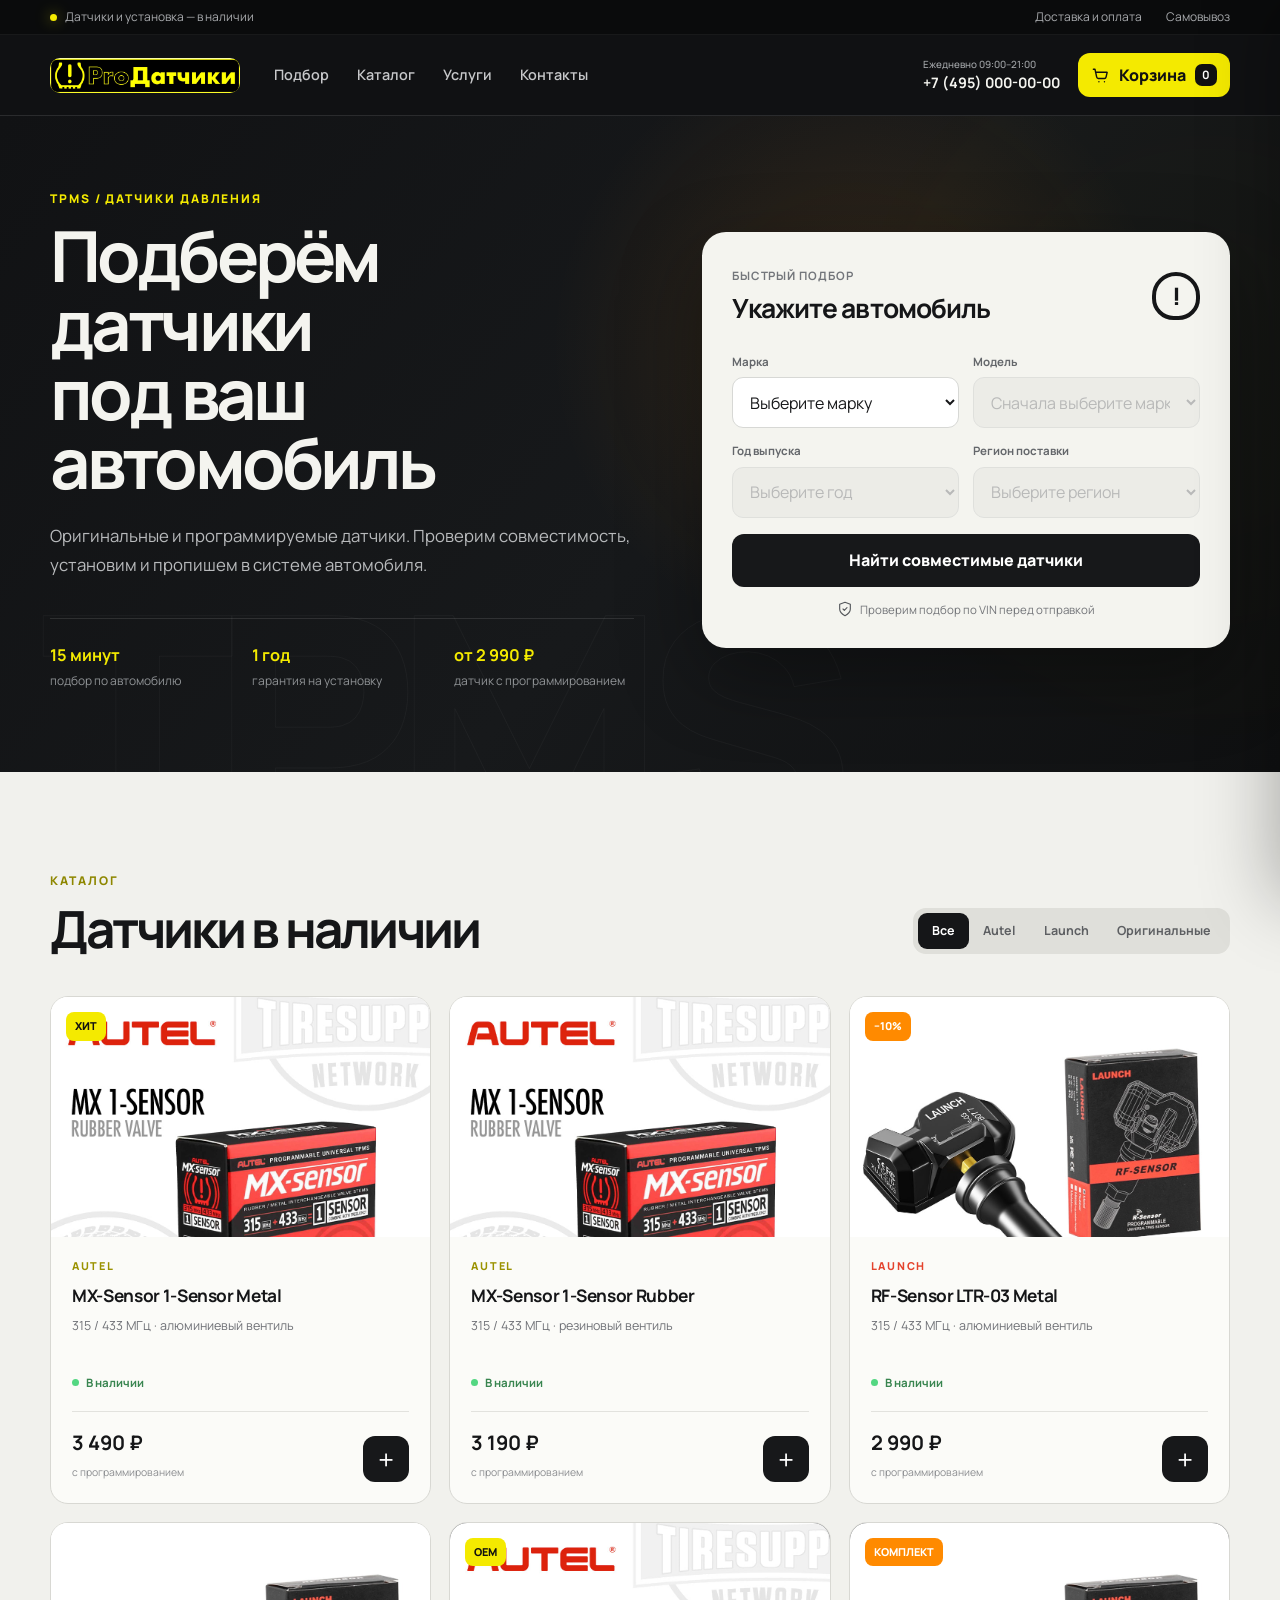
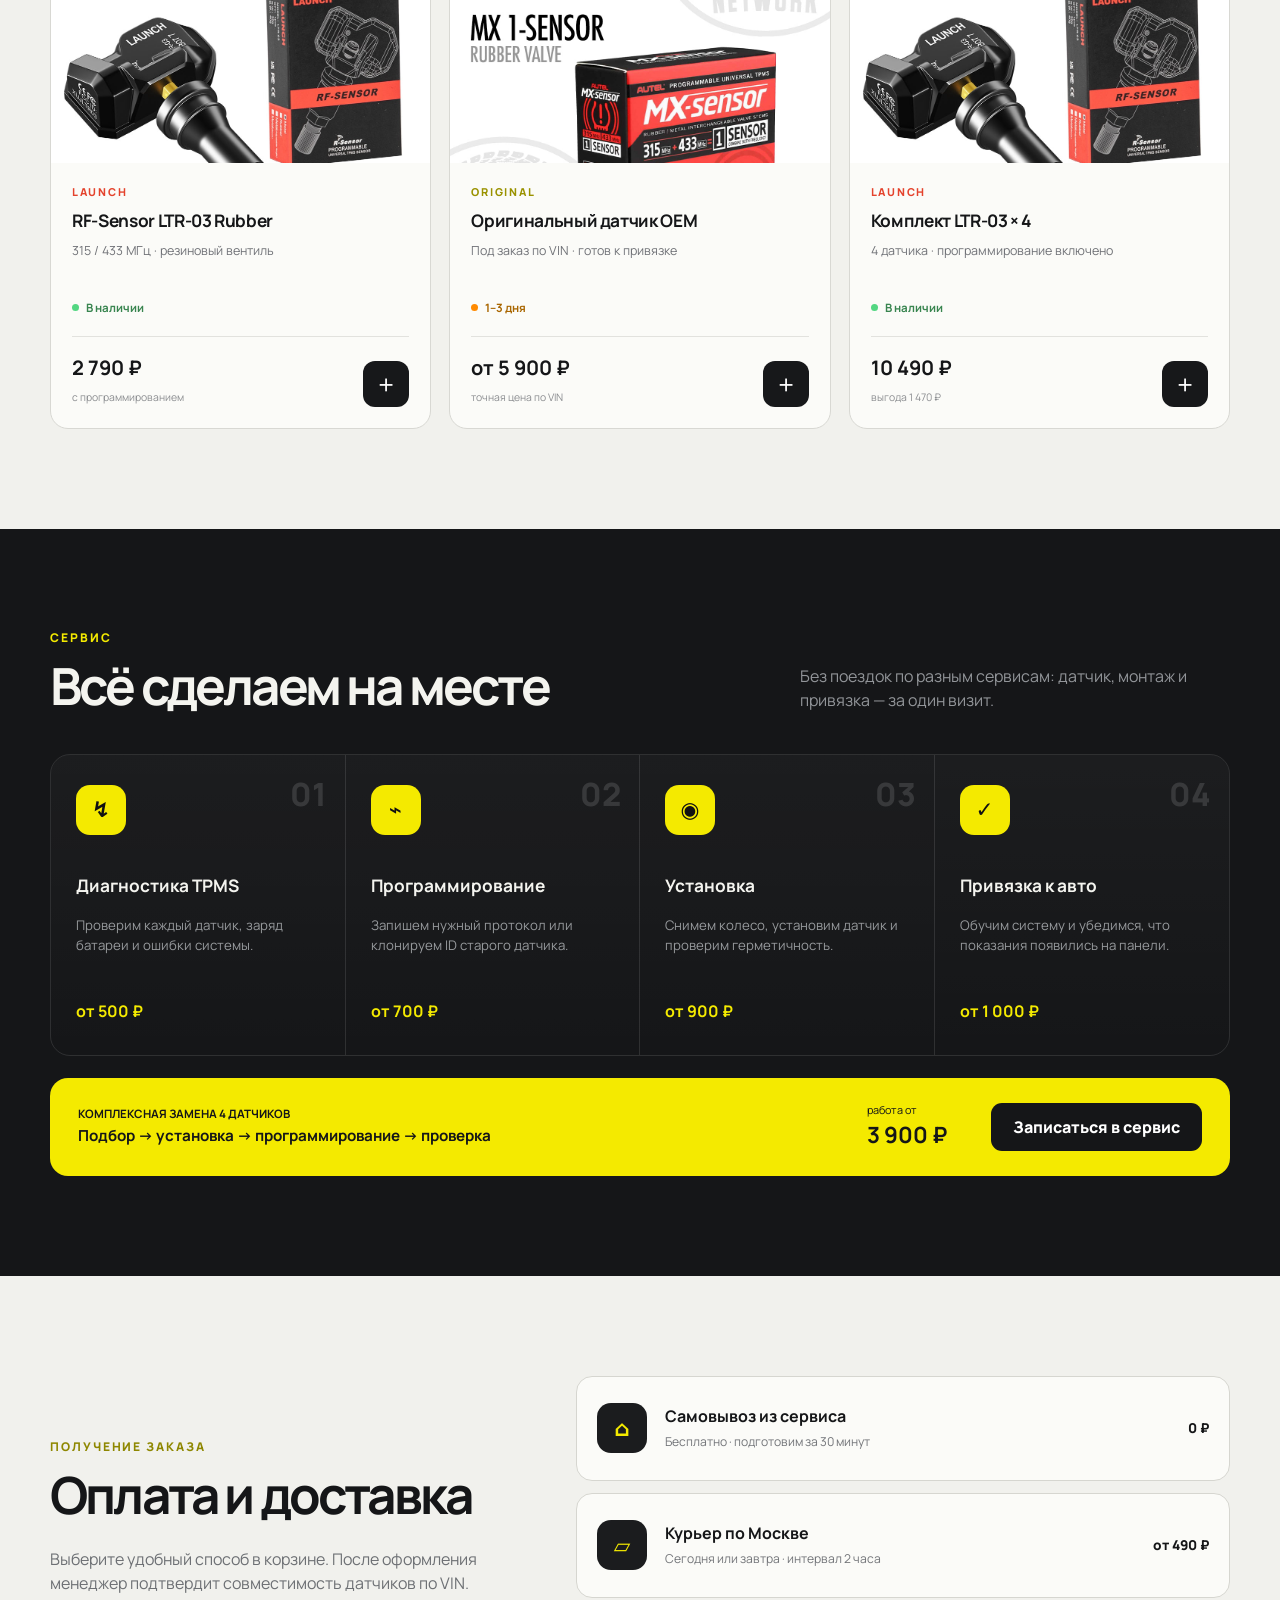
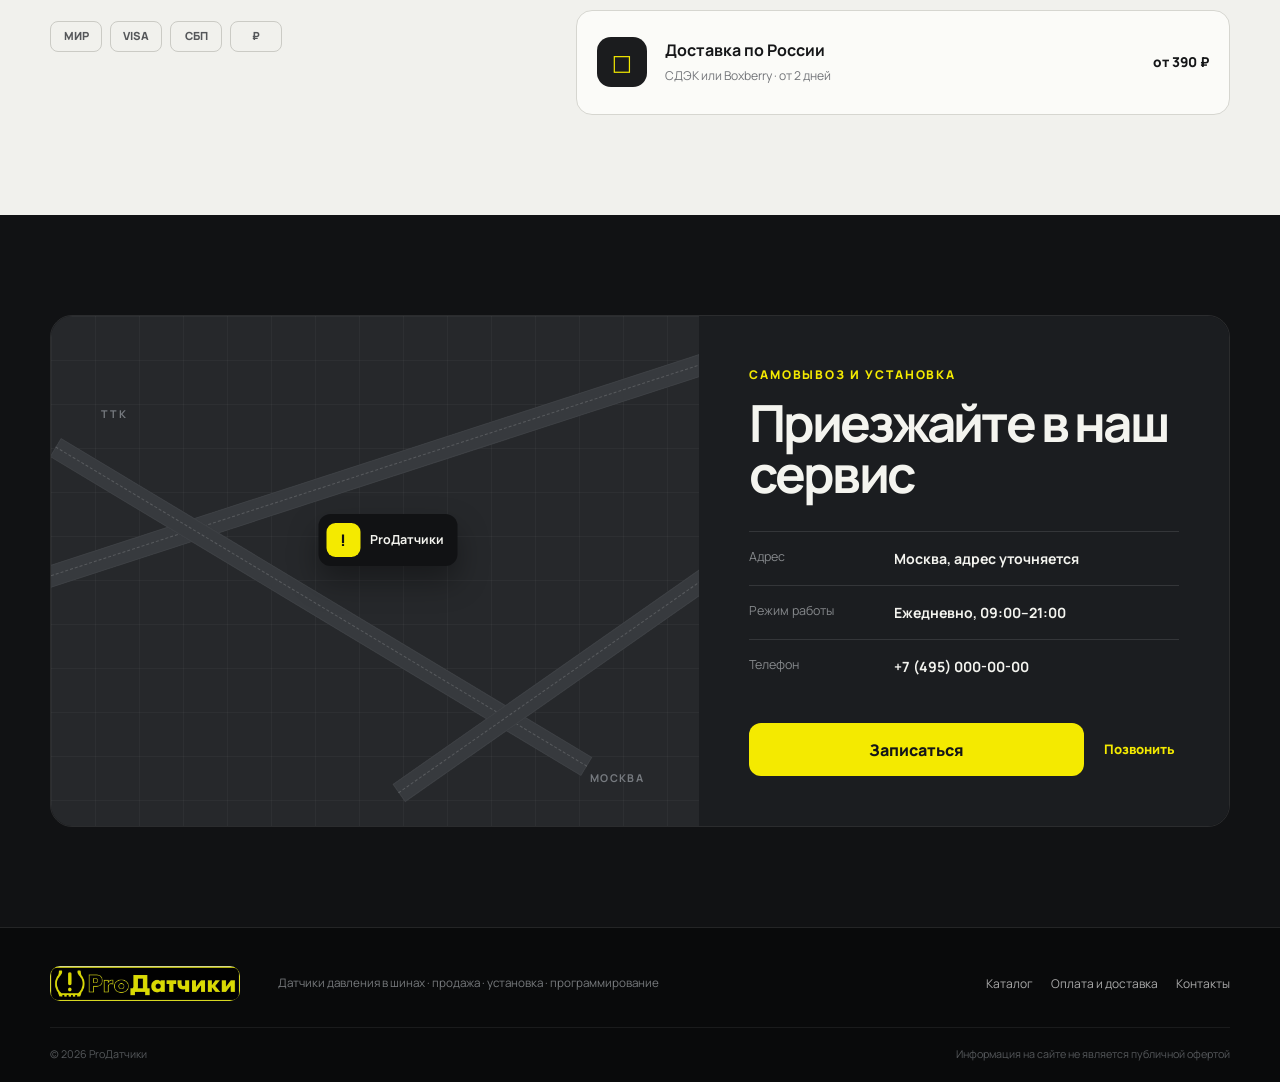
==== site/index.html @ c2977c87 "Initial commit: publish ProDatchiki storefront" ====
<!doctype html>
<html lang="ru">
<head>
  <meta charset="utf-8">
  <meta name="viewport" content="width=device-width, initial-scale=1">
  <title>ProДатчики — датчики давления в шинах</title>
  <meta name="description" content="Подбор, продажа, установка и программирование датчиков давления в шинах TPMS.">
  <meta name="robots" content="noindex, nofollow, noarchive, nosnippet">
  <meta name="theme-color" content="#111214">
  <link rel="icon" type="image/svg+xml" href="./favicon.svg">
  <link rel="preconnect" href="https://fonts.googleapis.com">
  <link rel="preconnect" href="https://fonts.gstatic.com" crossorigin>
  <link href="https://fonts.googleapis.com/css2?family=Manrope:wght@400;500;600;700;800&display=swap" rel="stylesheet">
  <link rel="stylesheet" href="./styles.css">
</head>
<body>
  <div class="topline">
    <div class="shell topline__inner">
      <span><span class="status-dot"></span>Датчики и установка — в наличии</span>
      <div class="topline__links"><a href="#delivery">Доставка и оплата</a><a href="#contacts">Самовывоз</a></div>
    </div>
  </div>

  <header class="header" id="top">
    <div class="shell header__inner">
      <a class="brand" href="#top" aria-label="ProДатчики — на главную"><img src="./assets/logo.png" alt="ProДатчики"></a>
      <nav class="nav" aria-label="Основная навигация">
        <a href="#selector">Подбор</a>
        <a href="#catalog">Каталог</a>
        <a href="#services">Услуги</a>
        <a href="#contacts">Контакты</a>
      </nav>
      <div class="header__actions">
        <a class="phone" href="tel:+74950000000"><span>Ежедневно 09:00–21:00</span>+7 (495) 000-00-00</a>
        <button class="cart-button" id="openCart" type="button" aria-label="Открыть корзину">
          <svg viewBox="0 0 24 24" aria-hidden="true"><path d="M3 4h2l2.2 10.1a2 2 0 0 0 2 1.6h7.8a2 2 0 0 0 2-1.6L20.4 8H6.2M10 20h.01M17 20h.01"/></svg>
          <span>Корзина</span><b id="cartCount">0</b>
        </button>
        <button class="menu-button" id="menuButton" type="button" aria-label="Открыть меню"><span></span><span></span></button>
      </div>
    </div>
    <div class="mobile-nav" id="mobileNav"><a href="#selector">Подбор</a><a href="#catalog">Каталог</a><a href="#services">Услуги</a><a href="#delivery">Доставка и оплата</a><a href="#contacts">Контакты</a></div>
  </header>

  <main>
    <section class="hero" id="selector">
      <div class="hero-glow"></div>
      <div class="shell hero__grid">
        <div class="hero__copy">
          <p class="eyebrow">TPMS / ДАТЧИКИ ДАВЛЕНИЯ</p>
          <h1>Подберём датчики<br>под ваш автомобиль</h1>
          <p class="hero__lead">Оригинальные и программируемые датчики. Проверим совместимость, установим и пропишем в системе автомобиля.</p>
          <div class="hero__facts">
            <div><strong>15 минут</strong><span>подбор по автомобилю</span></div>
            <div><strong>1 год</strong><span>гарантия на установку</span></div>
            <div><strong>от 2 990 ₽</strong><span>датчик с программированием</span></div>
          </div>
        </div>

        <form class="selector" id="selectorForm">
          <div class="selector__head">
            <div><span class="step-label">Быстрый подбор</span><h2>Укажите автомобиль</h2></div>
            <span class="selector__icon" aria-hidden="true">!</span>
          </div>
          <div class="selector__fields">
            <label><span>Марка</span><select id="carMake" required><option value="">Выберите марку</option><option>Toyota</option><option>BMW</option><option>Mercedes-Benz</option><option>Volkswagen</option><option>Kia</option><option>Hyundai</option><option>Haval</option><option>Geely</option></select></label>
            <label><span>Модель</span><select id="carModel" required disabled><option value="">Сначала выберите марку</option></select></label>
            <label><span>Год выпуска</span><select id="carYear" required disabled><option value="">Выберите год</option></select></label>
            <label><span>Регион поставки</span><select id="carTrim" required disabled><option value="">Выберите регион</option><option value="eu">Россия / Европа</option><option value="us">США / Канада</option><option value="unknown">Не знаю</option></select></label>
          </div>
          <button class="primary-button" type="submit">Найти совместимые датчики</button>
          <p class="selector__note"><svg viewBox="0 0 24 24" aria-hidden="true"><path d="M12 22s8-4 8-10V5l-8-3-8 3v7c0 6 8 10 8 10Z"/><path d="m9 12 2 2 4-4"/></svg> Проверим подбор по VIN перед отправкой</p>
        </form>
      </div>
    </section>

    <section class="compatibility hidden" id="compatibility" aria-live="polite">
      <div class="shell compatibility__inner">
        <div class="compatibility__status"><span id="compatibilityIcon">✓</span><div><small id="compatibilityLabel">Совместимость подтверждена каталогом</small><strong id="selectedCar">Toyota Camry, 2021</strong></div></div>
        <div class="compatibility__details" id="compatibilityDetails"><strong>433 МГц</strong><span>Привязка: OBD</span></div>
        <a id="compatibilityAction" href="#catalog">Показать подходящие</a>
      </div>
    </section>

    <section class="catalog section" id="catalog">
      <div class="shell">
        <div class="section-head">
          <div><p class="eyebrow">КАТАЛОГ</p><h2>Датчики в наличии</h2></div>
          <div class="filters" role="group" aria-label="Фильтр каталога">
            <button class="filter active" type="button" data-filter="all">Все</button>
            <button class="filter" type="button" data-filter="autel">Autel</button>
            <button class="filter" type="button" data-filter="launch">Launch</button>
            <button class="filter" type="button" data-filter="original">Оригинальные</button>
          </div>
        </div>
        <div class="catalog-context hidden" id="catalogContext">
          <div><span class="catalog-context__dot"></span><strong id="catalogVehicle"></strong></div>
          <p>Подтверждение — по европейскому каталогу Autel MX-Sensor. Launch и оригинальные номера дополнительно проверяем по VIN.</p>
          <a href="https://autel.com/u/cms/www/202210/24030749wdsc.pdf" target="_blank" rel="noreferrer">Источник ↗</a>
        </div>
        <div class="catalog-empty hidden" id="catalogEmpty"><span>!</span><div><h3 id="catalogEmptyTitle"></h3><p id="catalogEmptyText"></p></div><a href="#contacts">Отправить VIN</a></div>

        <div class="product-grid" id="productGrid">
          <article class="product-card" data-brand="autel">
            <div class="product-card__visual"><span class="product-badge">Хит</span><img src="./assets/autel-mx.jpg" alt="Датчик Autel MX-Sensor с упаковкой"></div>
            <div class="product-card__body"><div class="match-note hidden"></div><div class="product-brand">AUTEL</div><h3>MX-Sensor 1-Sensor Metal</h3><p>315 / 433 МГц · алюминиевый вентиль</p><div class="stock"><span></span>В наличии</div><div class="product-card__footer"><div><strong>3 490 ₽</strong><small>с программированием</small></div><button class="add-button" type="button" data-name="Autel MX-Sensor Metal" data-price="3490" aria-label="Добавить Autel MX-Sensor Metal">+</button></div></div>
          </article>
          <article class="product-card" data-brand="autel">
            <div class="product-card__visual"><img src="./assets/autel-mx.jpg" alt="Датчик Autel MX-Sensor с резиновым вентилем"></div>
            <div class="product-card__body"><div class="match-note hidden"></div><div class="product-brand">AUTEL</div><h3>MX-Sensor 1-Sensor Rubber</h3><p>315 / 433 МГц · резиновый вентиль</p><div class="stock"><span></span>В наличии</div><div class="product-card__footer"><div><strong>3 190 ₽</strong><small>с программированием</small></div><button class="add-button" type="button" data-name="Autel MX-Sensor Rubber" data-price="3190" aria-label="Добавить Autel MX-Sensor Rubber">+</button></div></div>
          </article>
          <article class="product-card" data-brand="launch">
            <div class="product-card__visual"><span class="product-badge orange">−10%</span><img src="./assets/launch-ltr.jpg" alt="Датчик Launch RF-Sensor с упаковкой"></div>
            <div class="product-card__body"><div class="match-note hidden"></div><div class="product-brand red">LAUNCH</div><h3>RF-Sensor LTR-03 Metal</h3><p>315 / 433 МГц · алюминиевый вентиль</p><div class="stock"><span></span>В наличии</div><div class="product-card__footer"><div><strong>2 990 ₽</strong><small>с программированием</small></div><button class="add-button" type="button" data-name="Launch LTR-03 Metal" data-price="2990" aria-label="Добавить Launch LTR-03 Metal">+</button></div></div>
          </article>
          <article class="product-card" data-brand="launch">
            <div class="product-card__visual"><img src="./assets/launch-ltr.jpg" alt="Датчик Launch RF-Sensor с резиновым вентилем"></div>
            <div class="product-card__body"><div class="match-note hidden"></div><div class="product-brand red">LAUNCH</div><h3>RF-Sensor LTR-03 Rubber</h3><p>315 / 433 МГц · резиновый вентиль</p><div class="stock"><span></span>В наличии</div><div class="product-card__footer"><div><strong>2 790 ₽</strong><small>с программированием</small></div><button class="add-button" type="button" data-name="Launch LTR-03 Rubber" data-price="2790" aria-label="Добавить Launch LTR-03 Rubber">+</button></div></div>
          </article>
          <article class="product-card" data-brand="original">
            <div class="product-card__visual product-card__visual--dark"><span class="product-badge">OEM</span><img src="./assets/autel-mx.jpg" alt="Оригинальный датчик давления в шинах"></div>
            <div class="product-card__body"><div class="match-note hidden"></div><div class="product-brand">ORIGINAL</div><h3>Оригинальный датчик OEM</h3><p>Под заказ по VIN · готов к привязке</p><div class="stock amber"><span></span>1–3 дня</div><div class="product-card__footer"><div><strong>от 5 900 ₽</strong><small>точная цена по VIN</small></div><button class="add-button" type="button" data-name="Оригинальный датчик OEM" data-price="5900" aria-label="Добавить оригинальный датчик">+</button></div></div>
          </article>
          <article class="product-card" data-brand="launch">
            <div class="product-card__visual product-card__visual--dark"><span class="product-badge orange">Комплект</span><img src="./assets/launch-ltr.jpg" alt="Комплект датчиков Launch"></div>
            <div class="product-card__body"><div class="match-note hidden"></div><div class="product-brand red">LAUNCH</div><h3>Комплект LTR-03 × 4</h3><p>4 датчика · программирование включено</p><div class="stock"><span></span>В наличии</div><div class="product-card__footer"><div><strong>10 490 ₽</strong><small>выгода 1 470 ₽</small></div><button class="add-button" type="button" data-name="Комплект Launch LTR-03 × 4" data-price="10490" aria-label="Добавить комплект Launch">+</button></div></div>
          </article>
        </div>
      </div>
    </section>

    <section class="services section" id="services">
      <div class="shell">
        <div class="section-head light"><div><p class="eyebrow">СЕРВИС</p><h2>Всё сделаем на месте</h2></div><p>Без поездок по разным сервисам: датчик, монтаж и привязка — за один визит.</p></div>
        <div class="service-grid">
          <article><span class="service-number">01</span><div class="service-icon">↯</div><h3>Диагностика TPMS</h3><p>Проверим каждый датчик, заряд батареи и ошибки системы.</p><strong>от 500 ₽</strong></article>
          <article><span class="service-number">02</span><div class="service-icon">⌁</div><h3>Программирование</h3><p>Запишем нужный протокол или клонируем ID старого датчика.</p><strong>от 700 ₽</strong></article>
          <article><span class="service-number">03</span><div class="service-icon">◉</div><h3>Установка</h3><p>Снимем колесо, установим датчик и проверим герметичность.</p><strong>от 900 ₽</strong></article>
          <article><span class="service-number">04</span><div class="service-icon">✓</div><h3>Привязка к авто</h3><p>Обучим систему и убедимся, что показания появились на панели.</p><strong>от 1 000 ₽</strong></article>
        </div>
        <div class="service-cta"><div><span>Комплексная замена 4 датчиков</span><strong>Подбор → установка → программирование → проверка</strong></div><div class="service-cta__price"><small>работа от</small><b>3 900 ₽</b></div><button class="secondary-button" type="button" data-booking>Записаться в сервис</button></div>
      </div>
    </section>

    <section class="delivery section" id="delivery">
      <div class="shell delivery__grid">
        <div class="delivery__copy"><p class="eyebrow">ПОЛУЧЕНИЕ ЗАКАЗА</p><h2>Оплата и доставка</h2><p>Выберите удобный способ в корзине. После оформления менеджер подтвердит совместимость датчиков по VIN.</p>
          <div class="payment-marks"><span>МИР</span><span>VISA</span><span>СБП</span><span>₽</span></div>
        </div>
        <div class="delivery__cards">
          <article><div class="delivery-icon">⌂</div><div><h3>Самовывоз из сервиса</h3><p>Бесплатно · подготовим за 30 минут</p></div><span>0 ₽</span></article>
          <article><div class="delivery-icon">▱</div><div><h3>Курьер по Москве</h3><p>Сегодня или завтра · интервал 2 часа</p></div><span>от 490 ₽</span></article>
          <article><div class="delivery-icon">□</div><div><h3>Доставка по России</h3><p>СДЭК или Boxberry · от 2 дней</p></div><span>от 390 ₽</span></article>
        </div>
      </div>
    </section>

    <section class="contacts section" id="contacts">
      <div class="shell contacts__grid">
        <div class="contacts__map" aria-label="Схема зоны самовывоза"><div class="road road-a"></div><div class="road road-b"></div><div class="road road-c"></div><div class="map-label label-a">ТТК</div><div class="map-label label-b">Москва</div><div class="map-pin"><span>!</span><b>ProДатчики</b></div></div>
        <div class="contacts__card"><p class="eyebrow">САМОВЫВОЗ И УСТАНОВКА</p><h2>Приезжайте в наш сервис</h2><div class="contact-row"><span>Адрес</span><strong>Москва, адрес уточняется</strong></div><div class="contact-row"><span>Режим работы</span><strong>Ежедневно, 09:00–21:00</strong></div><div class="contact-row"><span>Телефон</span><strong><a href="tel:+74950000000">+7 (495) 000-00-00</a></strong></div><div class="contact-actions"><button class="primary-button" type="button" data-booking>Записаться</button><a class="text-link" href="tel:+74950000000">Позвонить</a></div></div>
      </div>
    </section>
  </main>

  <footer class="footer"><div class="shell footer__inner"><a class="brand brand--footer" href="#top"><img src="./assets/logo.png" alt="ProДатчики"></a><p>Датчики давления в шинах · продажа · установка · программирование</p><div><a href="#catalog">Каталог</a><a href="#delivery">Оплата и доставка</a><a href="#contacts">Контакты</a></div></div><div class="shell footer__bottom"><span>© 2026 ProДатчики</span><span>Информация на сайте не является публичной офертой</span></div></footer>

  <div class="overlay" id="overlay"></div>
  <aside class="cart-drawer" id="cartDrawer" aria-hidden="true" aria-label="Корзина">
    <div class="drawer__head"><div><small>Ваш заказ</small><h2>Корзина</h2></div><button class="close-button" id="closeCart" type="button" aria-label="Закрыть корзину">×</button></div>
    <div class="cart-items" id="cartItems"><div class="empty-cart"><span>◌</span><h3>Корзина пока пуста</h3><p>Добавьте датчики из каталога — мы проверим их по VIN.</p></div></div>
    <div class="drawer__footer" id="cartFooter"><div class="cart-total"><span>Итого</span><strong id="cartTotal">0 ₽</strong></div><button class="primary-button" id="checkoutButton" type="button" disabled>Оформить заказ</button><small>Финальную совместимость подтвердит менеджер</small></div>
  </aside>

  <div class="modal" id="checkoutModal" role="dialog" aria-modal="true" aria-labelledby="checkoutTitle" aria-hidden="true">
    <button class="close-button modal__close" type="button" data-close-modal aria-label="Закрыть">×</button>
    <div id="checkoutFormView"><p class="eyebrow">ПОЧТИ ГОТОВО</p><h2 id="checkoutTitle">Оформление заказа</h2><p class="modal__lead">Оставьте контакты — уточним VIN, наличие и удобное время установки.</p><form id="checkoutForm"><label><span>Имя</span><input name="name" type="text" autocomplete="name" placeholder="Алексей" required></label><label><span>Телефон</span><input name="phone" type="tel" autocomplete="tel" placeholder="+7 999 000-00-00" required></label><fieldset><legend>Получение</legend><label class="radio"><input type="radio" name="delivery" value="Самовывоз" checked><span><b>Самовывоз и установка</b><small>Бесплатно</small></span></label><label class="radio"><input type="radio" name="delivery" value="Доставка"><span><b>Доставка</b><small>от 390 ₽</small></span></label></fieldset><fieldset><legend>Оплата</legend><label class="radio"><input type="radio" name="payment" value="Онлайн" checked><span><b>Картой онлайн</b><small>После подтверждения совместимости</small></span></label><label class="radio"><input type="radio" name="payment" value="При получении"><span><b>При получении</b><small>Картой или наличными</small></span></label></fieldset><button class="primary-button" type="submit">Подтвердить заказ</button></form></div>
    <div class="success-view hidden" id="successView"><div class="success-icon">✓</div><h2>Заказ принят</h2><p>Мы свяжемся с вами в течение 15 минут, проверим датчики по VIN и подтвердим итоговую стоимость.</p><button class="primary-button" type="button" data-close-modal>Понятно</button></div>
  </div>

  <div class="modal booking-modal" id="bookingModal" role="dialog" aria-modal="true" aria-labelledby="bookingTitle" aria-hidden="true"><button class="close-button modal__close" type="button" data-close-modal aria-label="Закрыть">×</button><p class="eyebrow">ЗАПИСЬ В СЕРВИС</p><h2 id="bookingTitle">Подберём удобное время</h2><p class="modal__lead">Оставьте номер — мастер уточнит автомобиль и согласует визит.</p><form id="bookingForm"><label><span>Телефон</span><input type="tel" name="phone" autocomplete="tel" placeholder="+7 999 000-00-00" required></label><button class="primary-button" type="submit">Перезвоните мне</button></form></div>

  <div class="toast" id="toast" role="status"></div>
  <script src="./app.js"></script>
</body>
</html>
---- site/styles.css ----
:root {
  color-scheme: dark;
  --bg: #111214;
  --bg-2: #181a1d;
  --panel: #202225;
  --panel-2: #27292d;
  --ink: #f4f4ef;
  --muted: #a4a7aa;
  --line: rgba(255,255,255,.11);
  --yellow: #f4ea00;
  --yellow-2: #fff736;
  --orange: #ff8a00;
  --red: #ff4c30;
  --green: #53d782;
  --radius: 20px;
  --shadow: 0 28px 80px rgba(0,0,0,.34);
}

* { box-sizing: border-box; }
html { scroll-behavior: smooth; }
body { margin: 0; background: var(--bg); color: var(--ink); font-family: "Manrope", system-ui, sans-serif; font-size: 16px; line-height: 1.5; overflow-x: hidden; }
button, input, select { font: inherit; }
button, a { -webkit-tap-highlight-color: transparent; }
a { color: inherit; text-decoration: none; }
img { display: block; max-width: 100%; }
.shell { width: min(1180px, calc(100% - 40px)); margin-inline: auto; }
.topline { background: #0a0b0c; color: #a8aaad; font-size: .75rem; border-bottom: 1px solid rgba(255,255,255,.06); }
.topline__inner { height: 34px; display: flex; align-items: center; justify-content: space-between; }
.status-dot { width: 7px; height: 7px; display: inline-block; border-radius: 50%; background: var(--yellow); margin-right: 8px; box-shadow: 0 0 14px rgba(244,234,0,.55); }
.topline__links { display: flex; gap: 24px; }
.topline a:hover { color: var(--ink); }

.header { position: sticky; top: 0; z-index: 40; background: rgba(17,18,20,.91); backdrop-filter: blur(18px); border-bottom: 1px solid var(--line); }
.header__inner { min-height: 80px; display: flex; align-items: center; gap: 34px; }
.brand { flex: 0 0 190px; background: #050505; border-radius: 10px; overflow: hidden; }
.brand img { width: 190px; height: 35px; object-fit: contain; }
.nav { display: flex; align-items: center; gap: 28px; margin-right: auto; }
.nav a { font-size: .9rem; font-weight: 600; color: #c7c8ca; transition: color .2s; }
.nav a:hover { color: var(--yellow); }
.header__actions { display: flex; align-items: center; gap: 18px; }
.phone { font-weight: 700; font-size: .9rem; white-space: nowrap; }
.phone span { display: block; color: var(--muted); font-size: .62rem; font-weight: 500; }
.cart-button { height: 44px; display: flex; align-items: center; gap: 9px; background: var(--yellow); color: #111; border: 0; border-radius: 12px; padding: 0 13px; font-weight: 800; cursor: pointer; }
.cart-button svg { width: 19px; fill: none; stroke: currentColor; stroke-width: 1.8; stroke-linecap: round; stroke-linejoin: round; }
.cart-button b { display: grid; place-items: center; width: 22px; height: 22px; border-radius: 7px; color: #fff; background: #111; font-size: .72rem; }
.menu-button { display: none; width: 44px; height: 44px; border: 1px solid var(--line); background: transparent; border-radius: 11px; padding: 12px; }
.menu-button span { display: block; height: 2px; margin: 5px 0; background: #fff; }
.mobile-nav { display: none; }

.hero { position: relative; overflow: hidden; padding: 74px 0 82px; background: radial-gradient(circle at 67% 35%, rgba(255,138,0,.12), transparent 32%), linear-gradient(130deg, #111214 0%, #17191b 55%, #101112 100%); }
.hero::before { content: "TPMS"; position: absolute; left: calc(50% - 600px); bottom: -112px; color: transparent; -webkit-text-stroke: 1px rgba(255,255,255,.035); font-size: 20rem; font-weight: 800; letter-spacing: -.08em; line-height: 1; pointer-events: none; }
.hero-glow { position: absolute; right: -80px; top: 110px; width: 310px; height: 310px; border-radius: 50%; background: var(--yellow); filter: blur(150px); opacity: .055; }
.hero__grid { position: relative; display: grid; grid-template-columns: 1.05fr .95fr; gap: 68px; align-items: center; }
.eyebrow { margin: 0 0 13px; color: var(--yellow); font-size: .75rem; font-weight: 800; letter-spacing: .16em; }
h1, h2, h3, p { margin-top: 0; }
h1 { max-width: 660px; margin-bottom: 24px; font-size: clamp(2.8rem, 5.5vw, 5rem); line-height: .98; letter-spacing: -.055em; }
.hero__lead { max-width: 610px; margin-bottom: 38px; color: #b8babc; font-size: 1.05rem; line-height: 1.75; }
.hero__facts { display: grid; grid-template-columns: repeat(3, 1fr); gap: 22px; border-top: 1px solid var(--line); padding-top: 24px; }
.hero__facts strong { display: block; color: var(--yellow); font-size: 1.02rem; }
.hero__facts span { display: block; margin-top: 5px; color: #8f9295; font-size: .75rem; }

.selector { background: #f4f4ef; color: #151618; padding: 30px; border-radius: 24px; box-shadow: var(--shadow); }
.selector__head { display: flex; align-items: center; justify-content: space-between; margin-bottom: 24px; }
.selector__head h2 { margin: 3px 0 0; font-size: 1.65rem; letter-spacing: -.035em; }
.step-label { color: #73767b; font-size: .72rem; font-weight: 700; text-transform: uppercase; letter-spacing: .08em; }
.selector__icon { width: 48px; height: 48px; display: grid; place-items: center; border: 4px solid #151618; border-radius: 50% 50% 45% 45%; font-size: 1.5rem; font-weight: 800; }
.selector__fields { display: grid; grid-template-columns: 1fr 1fr; gap: 14px; margin-bottom: 16px; }
.selector label span, .modal label > span { display: block; margin: 0 0 7px; color: #64676b; font-size: .72rem; font-weight: 700; }
select, input { width: 100%; height: 51px; border: 1px solid #d7d8d5; border-radius: 11px; background: #fff; color: #17181a; padding: 0 13px; outline: none; }
select:focus, input:focus { border-color: #a7a000; box-shadow: 0 0 0 3px rgba(244,234,0,.27); }
select:disabled { color: #a0a1a2; background: #e9e9e5; }
.primary-button { width: 100%; min-height: 53px; display: inline-flex; align-items: center; justify-content: center; border: 0; border-radius: 12px; background: var(--yellow); color: #151618; padding: 0 22px; font-weight: 800; cursor: pointer; transition: transform .18s, background .18s; }
.selector .primary-button { background: #17181a; color: #fff; }
.primary-button:hover { transform: translateY(-2px); background: var(--yellow-2); }
.selector .primary-button:hover { background: #2a2c2f; }
.selector__note { display: flex; align-items: center; justify-content: center; gap: 7px; margin: 14px 0 0; color: #737579; font-size: .72rem; }
.selector__note svg { width: 16px; fill: none; stroke: #55585c; stroke-width: 1.7; stroke-linecap: round; stroke-linejoin: round; }

.compatibility { background: var(--yellow); color: #151618; }
.compatibility__inner { min-height: 88px; display: flex; align-items: center; gap: 32px; }
.compatibility__status { display: flex; align-items: center; gap: 13px; min-width: 280px; }
.compatibility__status > span { width: 40px; height: 40px; display: grid; place-items: center; border-radius: 50%; background: #151618; color: var(--yellow); font-weight: 900; }
.compatibility__status small, .compatibility__status strong { display: block; }
.compatibility__status small { font-size: .68rem; text-transform: uppercase; font-weight: 700; opacity: .62; }
.compatibility__details { display: flex; flex: 1; align-items: center; gap: 24px; font-size: .78rem; }
.compatibility__details strong { font-size: .95rem; }
.compatibility__details span { color: rgba(21,22,24,.72); }
.compatibility__inner a { font-weight: 800; border-bottom: 2px solid #151618; white-space: nowrap; }
.compatibility--manual, .compatibility--ambiguous { background: var(--orange); color: #17181a; }
.compatibility--manual .compatibility__status > span, .compatibility--ambiguous .compatibility__status > span { color: var(--orange); }
.compatibility--indirect { background: #dfe2e3; }
.compatibility--indirect .compatibility__status > span { color: #dfe2e3; }
.hidden { display: none !important; }

.section { padding: 100px 0; }
.catalog { background: #f1f1ed; color: #151618; }
.section-head { display: flex; align-items: end; justify-content: space-between; gap: 30px; margin-bottom: 42px; }
.section-head h2, .delivery h2, .contacts h2 { margin-bottom: 0; font-size: clamp(2.15rem, 4vw, 3.5rem); letter-spacing: -.055em; line-height: 1; }
.catalog .eyebrow, .delivery .eyebrow { color: #8e8700; }
.filters { display: flex; padding: 5px; border-radius: 13px; background: #dfdfda; }
.filter { border: 0; border-radius: 9px; background: transparent; color: #5d5f62; padding: 9px 14px; font-weight: 700; font-size: .78rem; cursor: pointer; }
.filter.active { background: #151618; color: #fff; }
.catalog-context { display: grid; grid-template-columns: auto 1fr auto; align-items: center; gap: 22px; margin: -18px 0 24px; padding: 15px 18px; border: 1px solid #d7d7d1; border-radius: 14px; background: #fbfbf8; }
.catalog-context > div { display: flex; align-items: center; gap: 9px; white-space: nowrap; }
.catalog-context__dot { width: 9px; height: 9px; border-radius: 50%; background: var(--green); box-shadow: 0 0 0 4px rgba(83,215,130,.15); }
.catalog-context p { margin: 0; color: #74767a; font-size: .72rem; }
.catalog-context a { color: #706a00; font-size: .72rem; font-weight: 800; white-space: nowrap; }
.catalog-empty { display: grid; grid-template-columns: 48px 1fr auto; gap: 18px; align-items: center; margin-bottom: 24px; padding: 20px; border-radius: 16px; background: #191a1c; color: #fff; }
.catalog-empty > span { width: 48px; height: 48px; display: grid; place-items: center; border-radius: 13px; background: var(--orange); color: #111; font-size: 1.4rem; font-weight: 900; }
.catalog-empty h3 { margin: 0 0 4px; font-size: 1rem; }
.catalog-empty p { margin: 0; color: #9da0a3; font-size: .76rem; }
.catalog-empty a { min-height: 42px; display: inline-flex; align-items: center; justify-content: center; border-radius: 10px; background: var(--yellow); color: #111; padding: 0 15px; font-size: .75rem; font-weight: 800; }
.product-grid { display: grid; grid-template-columns: repeat(3, 1fr); gap: 18px; }
.product-card { border: 1px solid #d8d8d3; border-radius: 18px; overflow: hidden; background: #fbfbf8; transition: transform .25s, box-shadow .25s; }
.product-card--verified { border-color: #66bc7d; box-shadow: 0 0 0 2px rgba(83,215,130,.12); }
.product-card--check { border-color: #d5a35e; }
.product-card--blocked { opacity: .56; }
.product-card:hover { transform: translateY(-5px); box-shadow: 0 18px 45px rgba(33,33,28,.1); }
.product-card__visual { position: relative; height: 240px; display: grid; place-items: center; overflow: hidden; background: #fff; }
.product-card__visual--dark { background: #202225; }
.product-card__visual img { width: 100%; height: 100%; object-fit: contain; transition: transform .35s; }
.product-card:hover .product-card__visual img { transform: scale(1.035); }
.product-badge { position: absolute; top: 15px; left: 15px; z-index: 1; background: var(--yellow); color: #111; border-radius: 8px; padding: 6px 9px; font-size: .68rem; font-weight: 900; text-transform: uppercase; }
.product-badge.orange { background: var(--orange); color: #fff; }
.product-card__body { padding: 21px; }
.match-note { margin: -3px 0 13px; border-radius: 8px; padding: 7px 9px; font-size: .66rem; font-weight: 800; }
.match-note--verified { background: rgba(83,215,130,.15); color: #2d7e45; }
.match-note--check { background: rgba(255,138,0,.14); color: #9b5a00; }
.match-note--blocked { background: #e6e6e1; color: #777; }
.product-brand { margin-bottom: 8px; color: #9a9200; font-size: .68rem; font-weight: 900; letter-spacing: .16em; }
.product-brand.red { color: #e4432d; }
.product-card h3 { margin-bottom: 8px; font-size: 1.08rem; letter-spacing: -.02em; }
.product-card p { min-height: 42px; margin-bottom: 15px; color: #707277; font-size: .78rem; }
.stock { display: flex; align-items: center; gap: 7px; margin-bottom: 20px; color: #398550; font-size: .72rem; font-weight: 700; }
.stock span { width: 7px; height: 7px; border-radius: 50%; background: var(--green); }
.stock.amber { color: #a96600; }
.stock.amber span { background: var(--orange); }
.product-card__footer { min-height: 54px; display: flex; align-items: end; justify-content: space-between; border-top: 1px solid #e2e2de; padding-top: 16px; }
.product-card__footer strong { display: block; font-size: 1.25rem; }
.product-card__footer small { color: #8b8d90; font-size: .65rem; }
.add-button { width: 46px; height: 46px; border: 0; border-radius: 12px; background: #17181a; color: #fff; font-size: 1.75rem; font-weight: 400; cursor: pointer; transition: background .2s, transform .2s; }
.add-button:hover, .add-button.added { background: var(--yellow); color: #111; transform: rotate(5deg); }
.add-button:disabled { cursor: not-allowed; background: #a6a8aa; transform: none; }

.services { background: #151618; }
.section-head.light > p { max-width: 430px; margin: 0; color: #929599; }
.service-grid { display: grid; grid-template-columns: repeat(4, 1fr); border: 1px solid var(--line); border-radius: 20px; overflow: hidden; }
.service-grid article { position: relative; min-height: 300px; padding: 30px 25px; border-right: 1px solid var(--line); background: linear-gradient(180deg, rgba(255,255,255,.03), transparent); }
.service-grid article:last-child { border-right: 0; }
.service-number { position: absolute; right: 18px; top: 15px; color: rgba(255,255,255,.13); font-size: 2rem; font-weight: 800; }
.service-icon { width: 50px; height: 50px; display: grid; place-items: center; margin-bottom: 38px; border-radius: 14px; background: var(--yellow); color: #111; font-size: 1.35rem; font-weight: 900; }
.service-grid h3 { font-size: 1.08rem; }
.service-grid p { min-height: 70px; color: #96999c; font-size: .83rem; }
.service-grid strong { color: var(--yellow); }
.service-cta { display: grid; grid-template-columns: 1fr auto auto; align-items: center; gap: 44px; margin-top: 22px; padding: 24px 28px; border-radius: 18px; background: var(--yellow); color: #151618; }
.service-cta span, .service-cta strong, .service-cta__price small, .service-cta__price b { display: block; }
.service-cta span { margin-bottom: 3px; font-size: .72rem; font-weight: 700; text-transform: uppercase; }
.service-cta strong { font-size: .95rem; }
.service-cta__price small { font-size: .68rem; }
.service-cta__price b { font-size: 1.4rem; white-space: nowrap; }
.secondary-button { min-height: 48px; border: 0; border-radius: 11px; background: #151618; color: #fff; padding: 0 22px; font-weight: 800; cursor: pointer; }

.delivery { background: #f1f1ed; color: #151618; }
.delivery__grid { display: grid; grid-template-columns: .8fr 1.2fr; gap: 90px; align-items: center; }
.delivery__copy > p:not(.eyebrow) { max-width: 430px; margin: 26px 0; color: #6d7074; }
.payment-marks { display: flex; gap: 8px; }
.payment-marks span { min-width: 52px; height: 31px; display: grid; place-items: center; border: 1px solid #cbcbc5; border-radius: 8px; color: #55575a; font-weight: 800; font-size: .7rem; }
.delivery__cards { display: grid; gap: 12px; }
.delivery__cards article { display: grid; grid-template-columns: 50px 1fr auto; gap: 18px; align-items: center; min-height: 105px; padding: 20px; border: 1px solid #d6d6d0; border-radius: 16px; background: #fbfbf8; }
.delivery-icon { width: 50px; height: 50px; display: grid; place-items: center; border-radius: 14px; background: #1b1c1e; color: var(--yellow); font-size: 1.35rem; font-weight: 800; }
.delivery__cards h3 { margin: 0 0 5px; font-size: 1rem; }
.delivery__cards p { margin: 0; color: #737579; font-size: .76rem; }
.delivery__cards > article > span { font-size: .85rem; font-weight: 800; }

.contacts { background: #111214; }
.contacts__grid { display: grid; grid-template-columns: 1.1fr .9fr; min-height: 470px; border: 1px solid var(--line); border-radius: 22px; overflow: hidden; }
.contacts__map { position: relative; overflow: hidden; background: #26282b; }
.contacts__map::before { content: ""; position: absolute; inset: 0; background-image: linear-gradient(rgba(255,255,255,.03) 1px, transparent 1px), linear-gradient(90deg, rgba(255,255,255,.03) 1px, transparent 1px); background-size: 44px 44px; }
.road { position: absolute; height: 22px; background: #373a3e; box-shadow: inset 0 0 0 1px rgba(255,255,255,.035); }
.road::after { content: ""; position: absolute; left: 0; right: 0; top: 10px; border-top: 1px dashed rgba(255,255,255,.16); }
.road-a { width: 760px; top: 155px; left: -90px; transform: rotate(-18deg); }
.road-b { width: 620px; top: 280px; left: -40px; transform: rotate(31deg); }
.road-c { width: 440px; top: 340px; right: -100px; transform: rotate(-35deg); }
.map-label { position: absolute; color: #777b80; font-size: .67rem; font-weight: 700; text-transform: uppercase; letter-spacing: .12em; }
.label-a { left: 50px; top: 90px; }.label-b { right: 55px; bottom: 40px; }
.map-pin { position: absolute; left: 52%; top: 44%; display: flex; align-items: center; gap: 10px; background: #111214; padding: 9px 13px 9px 8px; border-radius: 12px; box-shadow: 0 15px 30px rgba(0,0,0,.35); transform: translate(-50%,-50%); }
.map-pin span { width: 34px; height: 34px; display: grid; place-items: center; border-radius: 9px; background: var(--yellow); color: #111; font-weight: 900; }
.map-pin b { font-size: .78rem; }
.contacts__card { padding: 50px; background: #1b1d20; }
.contacts__card h2 { margin-bottom: 32px; }
.contact-row { display: grid; grid-template-columns: 125px 1fr; gap: 20px; padding: 16px 0; border-top: 1px solid var(--line); }
.contact-row span { color: #85888b; font-size: .78rem; }
.contact-row strong { font-size: .88rem; }
.contact-actions { display: grid; grid-template-columns: 1fr auto; gap: 16px; align-items: center; margin-top: 30px; }
.text-link { padding: 10px 4px; color: var(--yellow); font-weight: 800; font-size: .82rem; }

.footer { border-top: 1px solid var(--line); background: #090a0b; padding: 38px 0 20px; }
.footer__inner { display: grid; grid-template-columns: 190px 1fr auto; gap: 38px; align-items: center; }
.brand--footer { opacity: .85; }
.footer__inner p { margin: 0; color: #777a7d; font-size: .73rem; }
.footer__inner > div { display: flex; gap: 18px; color: #aaa; font-size: .75rem; }
.footer__bottom { display: flex; justify-content: space-between; margin-top: 26px; padding-top: 18px; border-top: 1px solid rgba(255,255,255,.07); color: #55585b; font-size: .67rem; }

.overlay { position: fixed; inset: 0; z-index: 60; background: rgba(0,0,0,.7); backdrop-filter: blur(4px); opacity: 0; pointer-events: none; transition: opacity .25s; }
.overlay.open { opacity: 1; pointer-events: auto; }
.cart-drawer { position: fixed; z-index: 70; right: 0; top: 0; width: min(470px, 100%); height: 100dvh; display: flex; flex-direction: column; background: #f2f2ee; color: #151618; box-shadow: -30px 0 70px rgba(0,0,0,.3); transform: translateX(105%); transition: transform .28s ease; }
.cart-drawer.open { transform: translateX(0); }
.drawer__head { display: flex; justify-content: space-between; align-items: center; padding: 28px; border-bottom: 1px solid #d4d4cf; }
.drawer__head small { color: #777; font-size: .68rem; text-transform: uppercase; font-weight: 700; }
.drawer__head h2 { margin: 2px 0 0; font-size: 1.8rem; }
.close-button { width: 42px; height: 42px; border: 1px solid rgba(0,0,0,.14); border-radius: 12px; background: transparent; color: inherit; font-size: 1.6rem; cursor: pointer; }
.cart-items { flex: 1; overflow: auto; padding: 20px 28px; }
.empty-cart { height: 100%; display: grid; place-content: center; text-align: center; color: #77797d; }
.empty-cart span { color: #b6b7b3; font-size: 4rem; }.empty-cart h3 { margin: 12px 0 8px; color: #303235; }.empty-cart p { max-width: 260px; font-size: .8rem; }
.cart-item { display: grid; grid-template-columns: 1fr auto; gap: 14px; padding: 17px 0; border-bottom: 1px solid #d8d8d3; }
.cart-item h3 { margin-bottom: 5px; font-size: .91rem; }.cart-item p { margin: 0; color: #77797c; font-size: .72rem; }
.cart-item__right { text-align: right; }.cart-item__right strong { display: block; font-size: .9rem; }.remove-item { margin-top: 9px; border: 0; background: transparent; color: #999; font-size: .69rem; cursor: pointer; }
.drawer__footer { padding: 22px 28px 30px; border-top: 1px solid #d4d4cf; }
.drawer__footer > small { display: block; margin-top: 11px; color: #828487; text-align: center; font-size: .66rem; }
.cart-total { display: flex; justify-content: space-between; align-items: center; margin-bottom: 15px; }.cart-total strong { font-size: 1.45rem; }.drawer__footer .primary-button:disabled { opacity: .4; cursor: not-allowed; transform: none; }
.modal { position: fixed; z-index: 80; left: 50%; top: 50%; width: min(550px, calc(100% - 32px)); max-height: calc(100dvh - 32px); overflow-y: auto; background: #f4f4ef; color: #161719; border-radius: 22px; padding: 38px; box-shadow: var(--shadow); opacity: 0; pointer-events: none; transform: translate(-50%, -46%) scale(.97); transition: opacity .23s, transform .23s; }
.modal.open { opacity: 1; pointer-events: auto; transform: translate(-50%, -50%) scale(1); }
.modal__close { position: absolute; right: 20px; top: 20px; }
.modal .eyebrow { color: #8b8500; }.modal h2 { margin-bottom: 10px; font-size: 2rem; letter-spacing: -.04em; }.modal__lead { margin-bottom: 25px; color: #707277; font-size: .85rem; }
.modal form { display: grid; gap: 15px; }.modal fieldset { display: grid; gap: 9px; margin: 2px 0; padding: 0; border: 0; }.modal legend { margin-bottom: 8px; color: #66686b; font-size: .72rem; font-weight: 700; }
.radio { display: flex !important; align-items: center; gap: 12px; border: 1px solid #d5d5cf; border-radius: 12px; padding: 12px; cursor: pointer; }.radio input { width: 17px; height: 17px; accent-color: #141517; }.radio > span { margin: 0 !important; color: #222 !important; }.radio b,.radio small { display: block; }.radio small { margin-top: 2px; color: #777 !important; font-size: .66rem; }.success-view { padding: 30px 0 5px; text-align: center; }.success-icon { width: 66px; height: 66px; display: grid; place-items: center; margin: 0 auto 20px; border-radius: 50%; background: var(--yellow); font-size: 1.7rem; font-weight: 900; }.success-view p { color: #707277; font-size: .86rem; }.success-view .primary-button { margin-top: 10px; }
.booking-modal { width: min(470px, calc(100% - 32px)); }
.toast { position: fixed; z-index: 100; left: 50%; bottom: 26px; min-width: 260px; background: #f4f4ef; color: #161719; border-radius: 12px; padding: 13px 17px; box-shadow: var(--shadow); font-size: .8rem; font-weight: 700; text-align: center; opacity: 0; transform: translate(-50%, 15px); pointer-events: none; transition: .22s; }.toast.show { opacity: 1; transform: translate(-50%,0); }
body.locked { overflow: hidden; }

@media (max-width: 1050px) {
  .nav { display: none; }.phone { display: none; }.header__actions { margin-left: auto; }.menu-button { display: block; }.mobile-nav { padding: 0 20px; border-top: 1px solid var(--line); }.mobile-nav.open { display: grid; }.mobile-nav a { padding: 14px 0; border-bottom: 1px solid var(--line); font-weight: 700; }
  .hero__grid { grid-template-columns: 1fr 1fr; gap: 35px; }.hero__facts { grid-template-columns: 1fr; gap: 10px; }.hero__facts span { display: inline; margin-left: 7px; }.product-grid { grid-template-columns: repeat(2,1fr); }.service-grid { grid-template-columns: repeat(2,1fr); }.service-grid article:nth-child(2) { border-right: 0; }.service-grid article:nth-child(-n+2) { border-bottom: 1px solid var(--line); }.delivery__grid { gap: 45px; }.contacts__grid { grid-template-columns: 1fr 1fr; }.contacts__card { padding: 35px; }
}

@media (max-width: 760px) {
  .shell { width: min(100% - 28px, 600px); }.topline__links { display: none; }.header__inner { min-height: 70px; gap: 12px; }.brand { flex-basis: 148px; }.brand img { width: 148px; height: 29px; }.cart-button { width: 44px; padding: 0; justify-content: center; }.cart-button > span { display: none; }.cart-button b { position: absolute; transform: translate(16px,-16px); width: 19px; height: 19px; }
  .hero { padding: 53px 0 56px; }.hero__grid { grid-template-columns: 1fr; gap: 38px; }.hero__copy { text-align: center; }.hero__lead { margin-inline: auto; font-size: .95rem; }.hero__facts { grid-template-columns: repeat(3,1fr); text-align: left; }.hero__facts span { display: block; margin: 4px 0 0; }.selector { padding: 22px; }.selector__fields { grid-template-columns: 1fr; }.compatibility__inner { padding: 20px 0; flex-wrap: wrap; gap: 15px; }.compatibility__details { flex-basis: 100%; order: 3; flex-wrap: wrap; gap: 7px 18px; }.catalog-context { grid-template-columns: 1fr auto; }.catalog-context p { grid-column: 1/-1; grid-row: 2; }.catalog-empty { grid-template-columns: 48px 1fr; }.catalog-empty a { grid-column: 2; justify-self: start; }.section { padding: 72px 0; }.section-head { display: block; }.filters { margin-top: 24px; overflow-x: auto; }.filter { flex: 1; white-space: nowrap; }.product-grid { grid-template-columns: 1fr; }.product-card__visual { height: 260px; }.section-head.light > p { margin-top: 20px; }.service-grid { grid-template-columns: 1fr; }.service-grid article { border-right: 0; border-bottom: 1px solid var(--line); min-height: 250px; }.service-grid article:nth-child(2) { border-right: 0; }.service-grid article:last-child { border-bottom: 0; }.service-grid p { min-height: auto; }.service-cta { grid-template-columns: 1fr auto; gap: 20px; }.service-cta .secondary-button { grid-column: 1/-1; }.delivery__grid { grid-template-columns: 1fr; }.contacts__grid { grid-template-columns: 1fr; }.contacts__map { min-height: 310px; }.contacts__card { padding: 32px 24px; }.footer__inner { grid-template-columns: 1fr; gap: 20px; }.footer__bottom { gap: 20px; }.modal { padding: 30px 22px; }
}

@media (max-width: 470px) {
  h1 { font-size: 2.65rem; }.hero__facts { gap: 10px; }.hero__facts strong { font-size: .85rem; }.hero__facts span { font-size: .65rem; }.selector__head h2 { font-size: 1.4rem; }.product-card__visual { height: 225px; }.service-cta { grid-template-columns: 1fr; }.delivery__cards article { grid-template-columns: 45px 1fr; }.delivery__cards > article > span { grid-column: 2; }.contact-row { grid-template-columns: 1fr; gap: 5px; }.footer__bottom { display: grid; }.topline__inner { justify-content: center; }
}

@media (prefers-reduced-motion: reduce) { html { scroll-behavior: auto; } *,*::before,*::after { transition-duration: .01ms !important; animation-duration: .01ms !important; } }
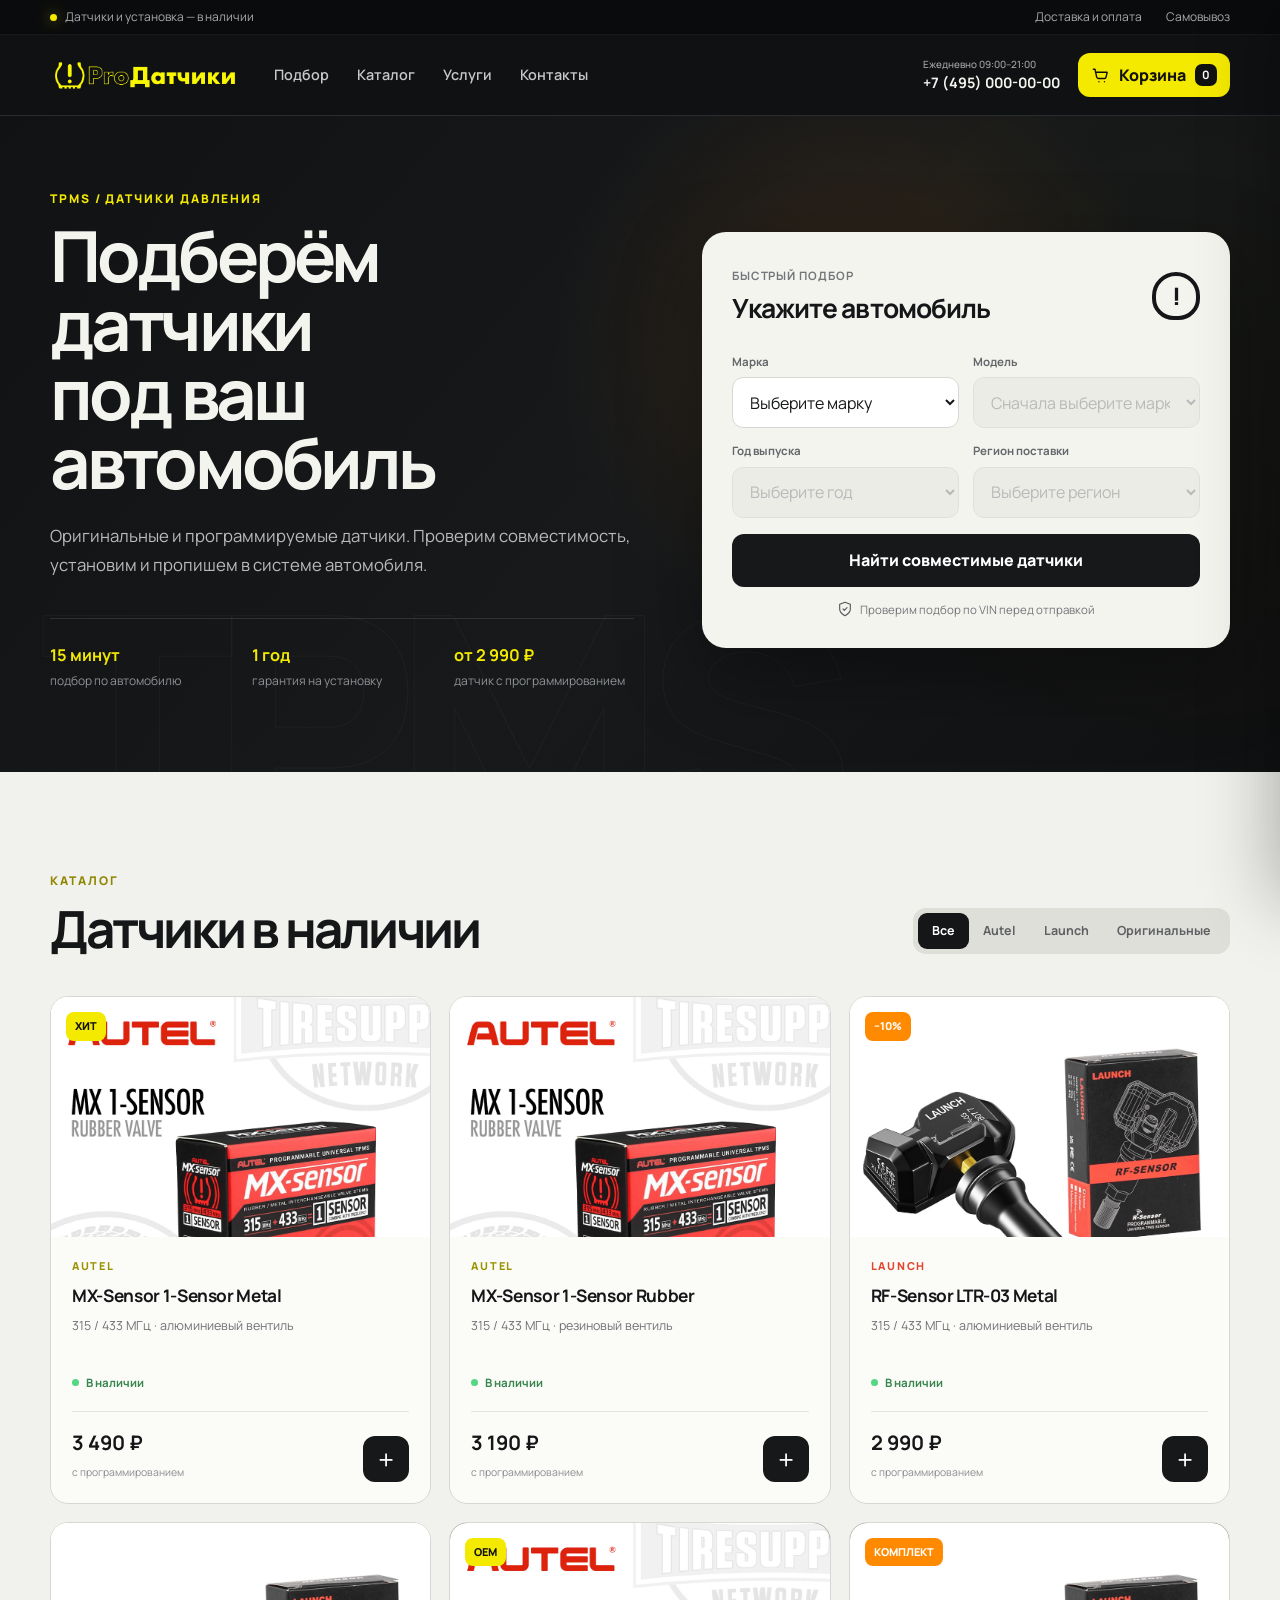
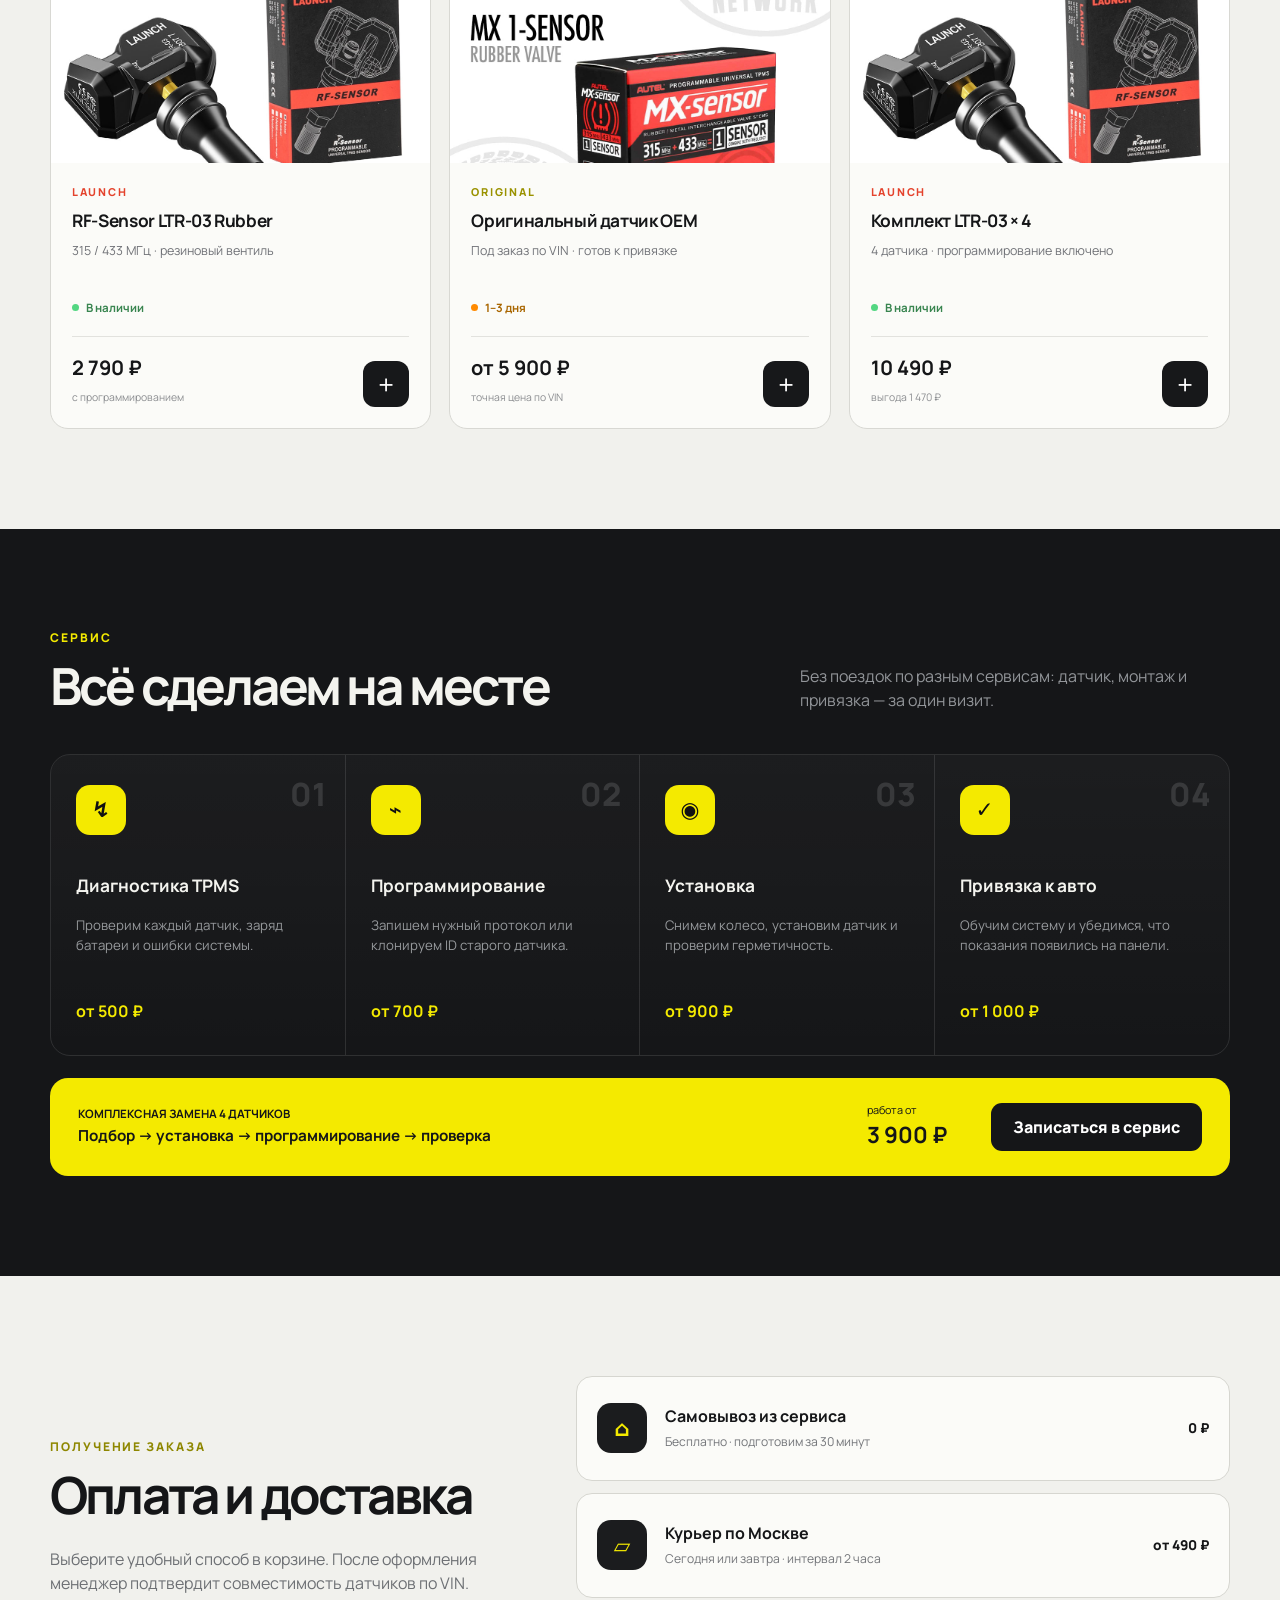
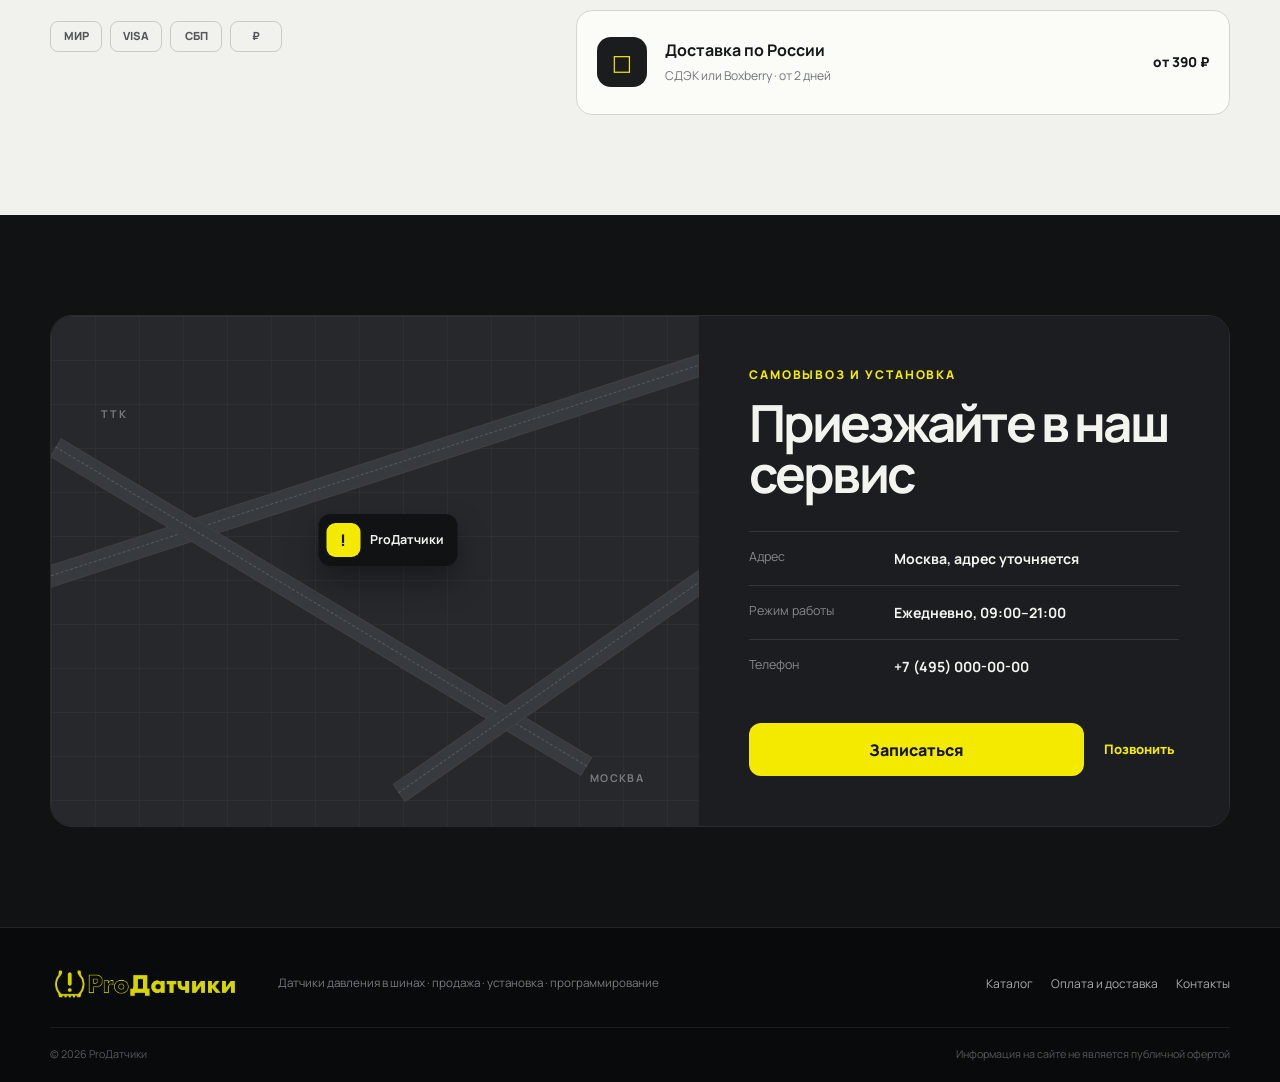
==== commit 4c1a8935: "Refresh header logo without border" ====
--- a/site/index.html
+++ b/site/index.html
@@ -23,7 +23,7 @@
 
   <header class="header" id="top">
     <div class="shell header__inner">
-      <a class="brand" href="#top" aria-label="ProДатчики — на главную"><img src="./assets/logo.png" alt="ProДатчики"></a>
+      <a class="brand" href="#top" aria-label="ProДатчики — на главную"><img src="./assets/logo-clean.png" alt="ProДатчики"></a>
       <nav class="nav" aria-label="Основная навигация">
         <a href="#selector">Подбор</a>
         <a href="#catalog">Каталог</a>
@@ -163,7 +163,7 @@
     </section>
   </main>
 
-  <footer class="footer"><div class="shell footer__inner"><a class="brand brand--footer" href="#top"><img src="./assets/logo.png" alt="ProДатчики"></a><p>Датчики давления в шинах · продажа · установка · программирование</p><div><a href="#catalog">Каталог</a><a href="#delivery">Оплата и доставка</a><a href="#contacts">Контакты</a></div></div><div class="shell footer__bottom"><span>© 2026 ProДатчики</span><span>Информация на сайте не является публичной офертой</span></div></footer>
+  <footer class="footer"><div class="shell footer__inner"><a class="brand brand--footer" href="#top"><img src="./assets/logo-clean.png" alt="ProДатчики"></a><p>Датчики давления в шинах · продажа · установка · программирование</p><div><a href="#catalog">Каталог</a><a href="#delivery">Оплата и доставка</a><a href="#contacts">Контакты</a></div></div><div class="shell footer__bottom"><span>© 2026 ProДатчики</span><span>Информация на сайте не является публичной офертой</span></div></footer>
 
   <div class="overlay" id="overlay"></div>
   <aside class="cart-drawer" id="cartDrawer" aria-hidden="true" aria-label="Корзина">
--- a/site/styles.css
+++ b/site/styles.css
@@ -32,8 +32,8 @@
 
 .header { position: sticky; top: 0; z-index: 40; background: rgba(17,18,20,.91); backdrop-filter: blur(18px); border-bottom: 1px solid var(--line); }
 .header__inner { min-height: 80px; display: flex; align-items: center; gap: 34px; }
-.brand { flex: 0 0 190px; background: #050505; border-radius: 10px; overflow: hidden; }
-.brand img { width: 190px; height: 35px; object-fit: contain; }
+.brand { flex: 0 0 190px; height: 35px; overflow: hidden; }
+.brand img { display: block; width: 190px; height: auto; transform: translateY(-14px); }
 .nav { display: flex; align-items: center; gap: 28px; margin-right: auto; }
 .nav a { font-size: .9rem; font-weight: 600; color: #c7c8ca; transition: color .2s; }
 .nav a:hover { color: var(--yellow); }
@@ -234,7 +234,7 @@
 }
 
 @media (max-width: 760px) {
-  .shell { width: min(100% - 28px, 600px); }.topline__links { display: none; }.header__inner { min-height: 70px; gap: 12px; }.brand { flex-basis: 148px; }.brand img { width: 148px; height: 29px; }.cart-button { width: 44px; padding: 0; justify-content: center; }.cart-button > span { display: none; }.cart-button b { position: absolute; transform: translate(16px,-16px); width: 19px; height: 19px; }
+  .shell { width: min(100% - 28px, 600px); }.topline__links { display: none; }.header__inner { min-height: 70px; gap: 12px; }.brand { flex-basis: 148px; height: 29px; }.brand img { width: 148px; transform: translateY(-10px); }.cart-button { width: 44px; padding: 0; justify-content: center; }.cart-button > span { display: none; }.cart-button b { position: absolute; transform: translate(16px,-16px); width: 19px; height: 19px; }
   .hero { padding: 53px 0 56px; }.hero__grid { grid-template-columns: 1fr; gap: 38px; }.hero__copy { text-align: center; }.hero__lead { margin-inline: auto; font-size: .95rem; }.hero__facts { grid-template-columns: repeat(3,1fr); text-align: left; }.hero__facts span { display: block; margin: 4px 0 0; }.selector { padding: 22px; }.selector__fields { grid-template-columns: 1fr; }.compatibility__inner { padding: 20px 0; flex-wrap: wrap; gap: 15px; }.compatibility__details { flex-basis: 100%; order: 3; flex-wrap: wrap; gap: 7px 18px; }.catalog-context { grid-template-columns: 1fr auto; }.catalog-context p { grid-column: 1/-1; grid-row: 2; }.catalog-empty { grid-template-columns: 48px 1fr; }.catalog-empty a { grid-column: 2; justify-self: start; }.section { padding: 72px 0; }.section-head { display: block; }.filters { margin-top: 24px; overflow-x: auto; }.filter { flex: 1; white-space: nowrap; }.product-grid { grid-template-columns: 1fr; }.product-card__visual { height: 260px; }.section-head.light > p { margin-top: 20px; }.service-grid { grid-template-columns: 1fr; }.service-grid article { border-right: 0; border-bottom: 1px solid var(--line); min-height: 250px; }.service-grid article:nth-child(2) { border-right: 0; }.service-grid article:last-child { border-bottom: 0; }.service-grid p { min-height: auto; }.service-cta { grid-template-columns: 1fr auto; gap: 20px; }.service-cta .secondary-button { grid-column: 1/-1; }.delivery__grid { grid-template-columns: 1fr; }.contacts__grid { grid-template-columns: 1fr; }.contacts__map { min-height: 310px; }.contacts__card { padding: 32px 24px; }.footer__inner { grid-template-columns: 1fr; gap: 20px; }.footer__bottom { gap: 20px; }.modal { padding: 30px 22px; }
 }
 
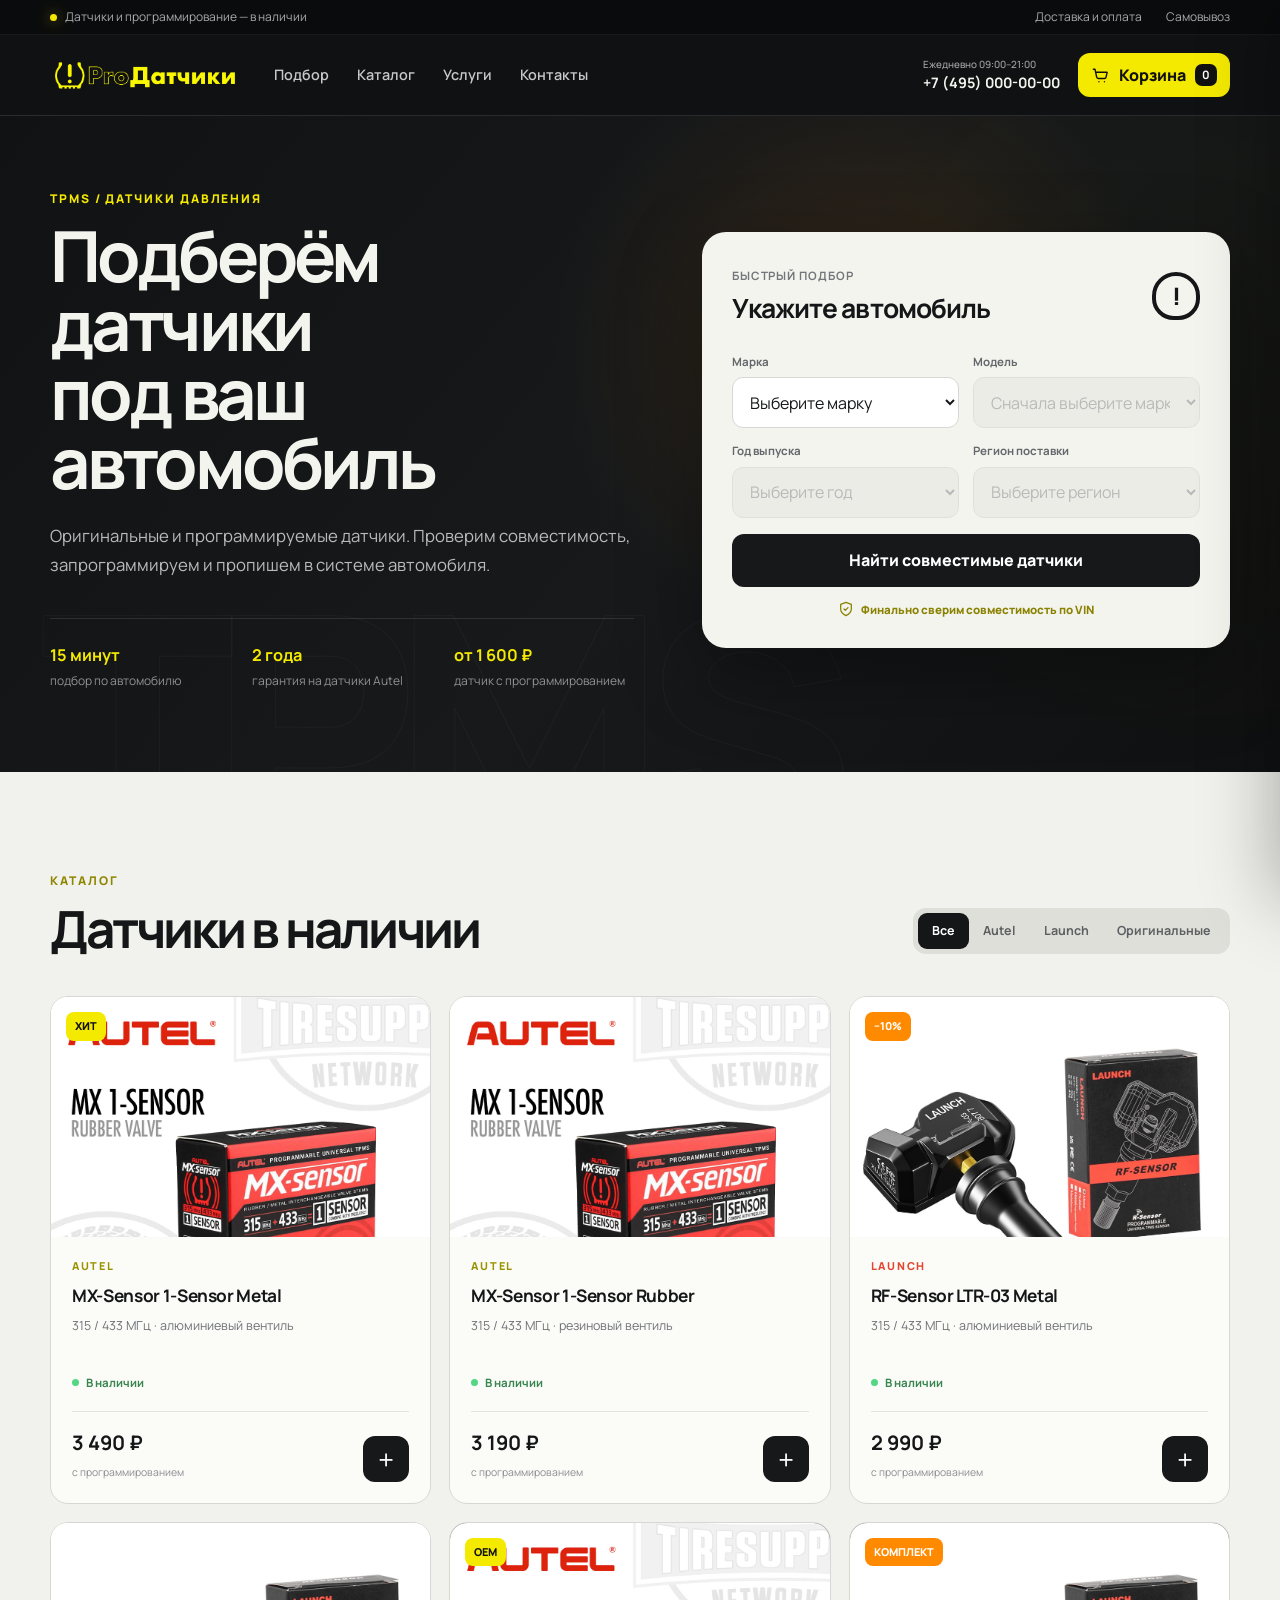
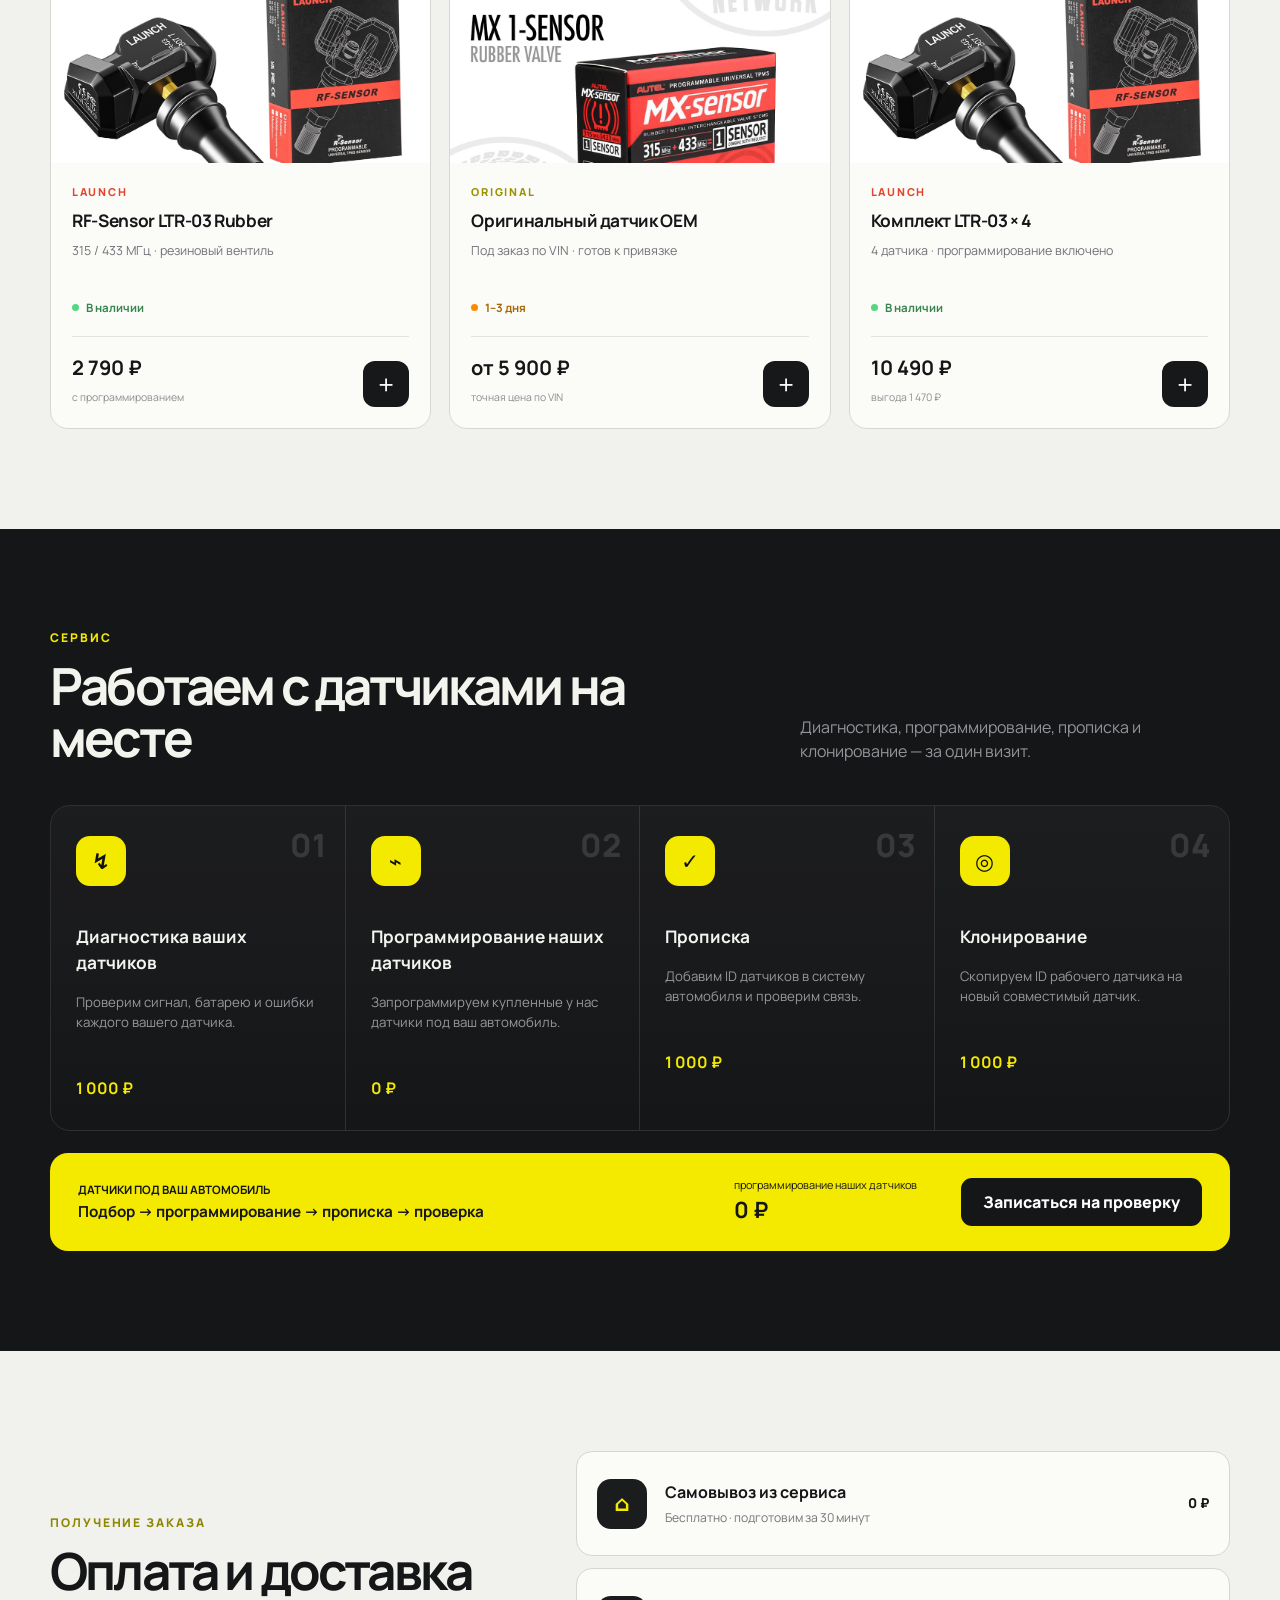
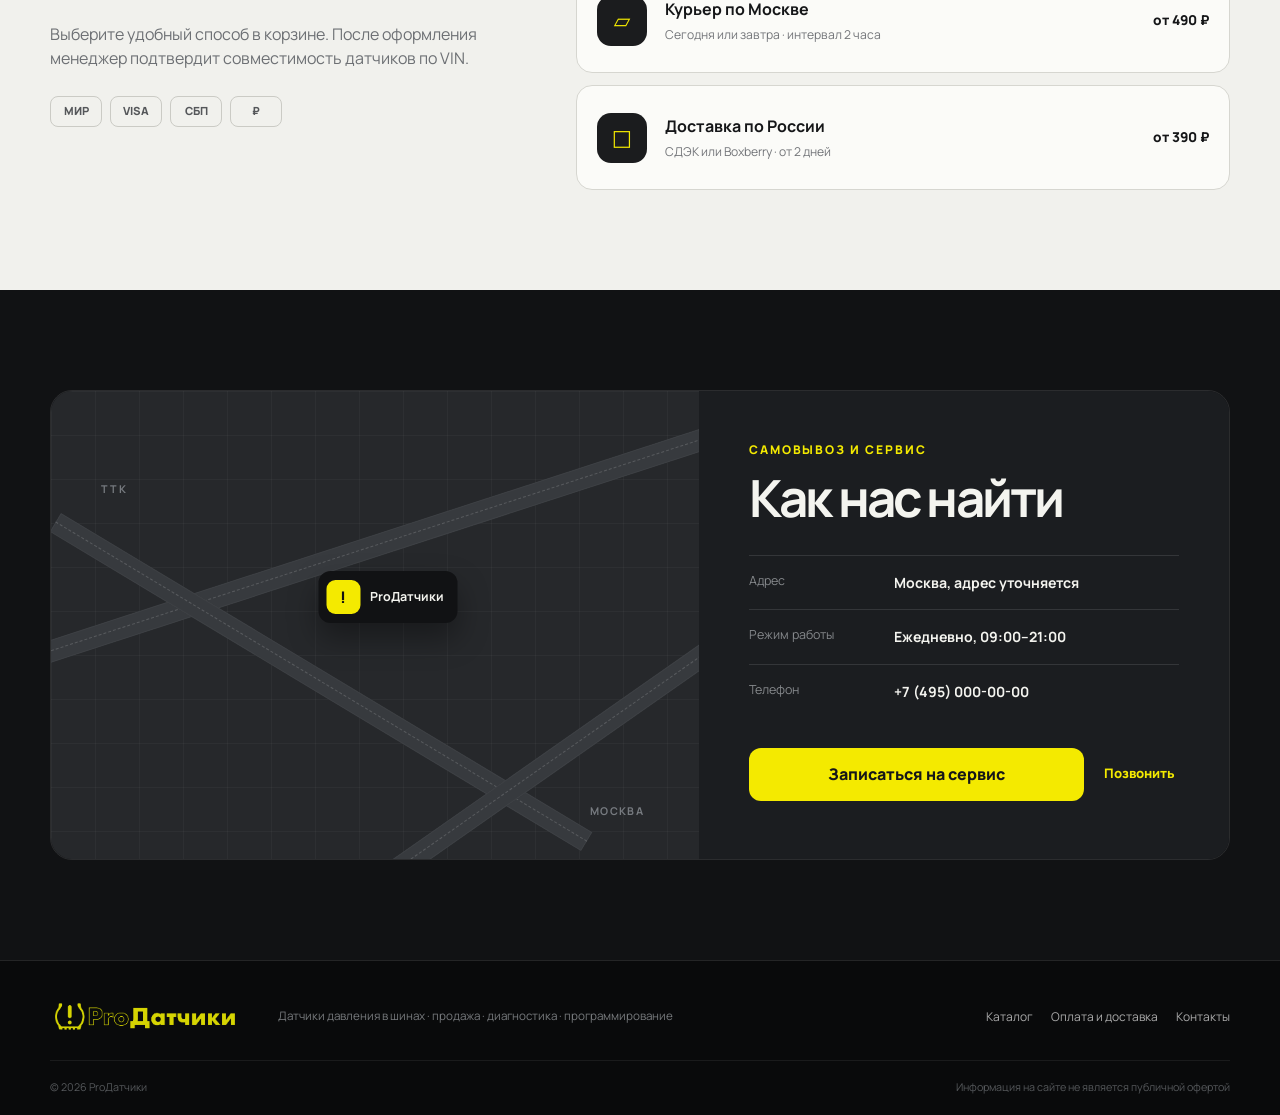
==== commit 85375760: "Update customer-facing services and pricing" ====
--- a/site/index.html
+++ b/site/index.html
@@ -4,7 +4,7 @@
   <meta charset="utf-8">
   <meta name="viewport" content="width=device-width, initial-scale=1">
   <title>ProДатчики — датчики давления в шинах</title>
-  <meta name="description" content="Подбор, продажа, установка и программирование датчиков давления в шинах TPMS.">
+  <meta name="description" content="Подбор, продажа, диагностика, программирование и прописка датчиков давления в шинах TPMS.">
   <meta name="robots" content="noindex, nofollow, noarchive, nosnippet">
   <meta name="theme-color" content="#111214">
   <link rel="icon" type="image/svg+xml" href="./favicon.svg">
@@ -16,7 +16,7 @@
 <body>
   <div class="topline">
     <div class="shell topline__inner">
-      <span><span class="status-dot"></span>Датчики и установка — в наличии</span>
+      <span><span class="status-dot"></span>Датчики и программирование — в наличии</span>
       <div class="topline__links"><a href="#delivery">Доставка и оплата</a><a href="#contacts">Самовывоз</a></div>
     </div>
   </div>
@@ -49,11 +49,11 @@
         <div class="hero__copy">
           <p class="eyebrow">TPMS / ДАТЧИКИ ДАВЛЕНИЯ</p>
           <h1>Подберём датчики<br>под ваш автомобиль</h1>
-          <p class="hero__lead">Оригинальные и программируемые датчики. Проверим совместимость, установим и пропишем в системе автомобиля.</p>
+          <p class="hero__lead">Оригинальные и программируемые датчики. Проверим совместимость, запрограммируем и пропишем в системе автомобиля.</p>
           <div class="hero__facts">
             <div><strong>15 минут</strong><span>подбор по автомобилю</span></div>
-            <div><strong>1 год</strong><span>гарантия на установку</span></div>
-            <div><strong>от 2 990 ₽</strong><span>датчик с программированием</span></div>
+            <div><strong>2 года</strong><span>гарантия на датчики Autel</span></div>
+            <div><strong>от 1 600 ₽</strong><span>датчик с программированием</span></div>
           </div>
         </div>
 
@@ -69,7 +69,7 @@
             <label><span>Регион поставки</span><select id="carTrim" required disabled><option value="">Выберите регион</option><option value="eu">Россия / Европа</option><option value="us">США / Канада</option><option value="unknown">Не знаю</option></select></label>
           </div>
           <button class="primary-button" type="submit">Найти совместимые датчики</button>
-          <p class="selector__note"><svg viewBox="0 0 24 24" aria-hidden="true"><path d="M12 22s8-4 8-10V5l-8-3-8 3v7c0 6 8 10 8 10Z"/><path d="m9 12 2 2 4-4"/></svg> Проверим подбор по VIN перед отправкой</p>
+          <p class="selector__note"><svg viewBox="0 0 24 24" aria-hidden="true"><path d="M12 22s8-4 8-10V5l-8-3-8 3v7c0 6 8 10 8 10Z"/><path d="m9 12 2 2 4-4"/></svg> Финально сверим совместимость по VIN</p>
         </form>
       </div>
     </section>
@@ -131,14 +131,14 @@
 
     <section class="services section" id="services">
       <div class="shell">
-        <div class="section-head light"><div><p class="eyebrow">СЕРВИС</p><h2>Всё сделаем на месте</h2></div><p>Без поездок по разным сервисам: датчик, монтаж и привязка — за один визит.</p></div>
+        <div class="section-head light"><div><p class="eyebrow">СЕРВИС</p><h2>Работаем с датчиками на месте</h2></div><p>Диагностика, программирование, прописка и клонирование — за один визит.</p></div>
         <div class="service-grid">
-          <article><span class="service-number">01</span><div class="service-icon">↯</div><h3>Диагностика TPMS</h3><p>Проверим каждый датчик, заряд батареи и ошибки системы.</p><strong>от 500 ₽</strong></article>
-          <article><span class="service-number">02</span><div class="service-icon">⌁</div><h3>Программирование</h3><p>Запишем нужный протокол или клонируем ID старого датчика.</p><strong>от 700 ₽</strong></article>
-          <article><span class="service-number">03</span><div class="service-icon">◉</div><h3>Установка</h3><p>Снимем колесо, установим датчик и проверим герметичность.</p><strong>от 900 ₽</strong></article>
-          <article><span class="service-number">04</span><div class="service-icon">✓</div><h3>Привязка к авто</h3><p>Обучим систему и убедимся, что показания появились на панели.</p><strong>от 1 000 ₽</strong></article>
+          <article><span class="service-number">01</span><div class="service-icon">↯</div><h3>Диагностика ваших датчиков</h3><p>Проверим сигнал, батарею и ошибки каждого вашего датчика.</p><strong>1 000 ₽</strong></article>
+          <article><span class="service-number">02</span><div class="service-icon">⌁</div><h3>Программирование наших датчиков</h3><p>Запрограммируем купленные у нас датчики под ваш автомобиль.</p><strong>0 ₽</strong></article>
+          <article><span class="service-number">03</span><div class="service-icon">✓</div><h3>Прописка</h3><p>Добавим ID датчиков в систему автомобиля и проверим связь.</p><strong>1 000 ₽</strong></article>
+          <article><span class="service-number">04</span><div class="service-icon">◎</div><h3>Клонирование</h3><p>Скопируем ID рабочего датчика на новый совместимый датчик.</p><strong>1 000 ₽</strong></article>
         </div>
-        <div class="service-cta"><div><span>Комплексная замена 4 датчиков</span><strong>Подбор → установка → программирование → проверка</strong></div><div class="service-cta__price"><small>работа от</small><b>3 900 ₽</b></div><button class="secondary-button" type="button" data-booking>Записаться в сервис</button></div>
+        <div class="service-cta"><div><span>Датчики под ваш автомобиль</span><strong>Подбор → программирование → прописка → проверка</strong></div><div class="service-cta__price"><small>программирование наших датчиков</small><b>0 ₽</b></div><button class="secondary-button" type="button" data-booking>Записаться на проверку</button></div>
       </div>
     </section>
 
@@ -158,12 +158,12 @@
     <section class="contacts section" id="contacts">
       <div class="shell contacts__grid">
         <div class="contacts__map" aria-label="Схема зоны самовывоза"><div class="road road-a"></div><div class="road road-b"></div><div class="road road-c"></div><div class="map-label label-a">ТТК</div><div class="map-label label-b">Москва</div><div class="map-pin"><span>!</span><b>ProДатчики</b></div></div>
-        <div class="contacts__card"><p class="eyebrow">САМОВЫВОЗ И УСТАНОВКА</p><h2>Приезжайте в наш сервис</h2><div class="contact-row"><span>Адрес</span><strong>Москва, адрес уточняется</strong></div><div class="contact-row"><span>Режим работы</span><strong>Ежедневно, 09:00–21:00</strong></div><div class="contact-row"><span>Телефон</span><strong><a href="tel:+74950000000">+7 (495) 000-00-00</a></strong></div><div class="contact-actions"><button class="primary-button" type="button" data-booking>Записаться</button><a class="text-link" href="tel:+74950000000">Позвонить</a></div></div>
+        <div class="contacts__card"><p class="eyebrow">САМОВЫВОЗ И СЕРВИС</p><h2>Как нас найти</h2><div class="contact-row"><span>Адрес</span><strong>Москва, адрес уточняется</strong></div><div class="contact-row"><span>Режим работы</span><strong>Ежедневно, 09:00–21:00</strong></div><div class="contact-row"><span>Телефон</span><strong><a href="tel:+74950000000">+7 (495) 000-00-00</a></strong></div><div class="contact-actions"><button class="primary-button" type="button" data-booking>Записаться на сервис</button><a class="text-link" href="tel:+74950000000">Позвонить</a></div></div>
       </div>
     </section>
   </main>
 
-  <footer class="footer"><div class="shell footer__inner"><a class="brand brand--footer" href="#top"><img src="./assets/logo-clean.png" alt="ProДатчики"></a><p>Датчики давления в шинах · продажа · установка · программирование</p><div><a href="#catalog">Каталог</a><a href="#delivery">Оплата и доставка</a><a href="#contacts">Контакты</a></div></div><div class="shell footer__bottom"><span>© 2026 ProДатчики</span><span>Информация на сайте не является публичной офертой</span></div></footer>
+  <footer class="footer"><div class="shell footer__inner"><a class="brand brand--footer" href="#top"><img src="./assets/logo-clean.png" alt="ProДатчики"></a><p>Датчики давления в шинах · продажа · диагностика · программирование</p><div><a href="#catalog">Каталог</a><a href="#delivery">Оплата и доставка</a><a href="#contacts">Контакты</a></div></div><div class="shell footer__bottom"><span>© 2026 ProДатчики</span><span>Информация на сайте не является публичной офертой</span></div></footer>
 
   <div class="overlay" id="overlay"></div>
   <aside class="cart-drawer" id="cartDrawer" aria-hidden="true" aria-label="Корзина">
@@ -174,7 +174,7 @@
 
   <div class="modal" id="checkoutModal" role="dialog" aria-modal="true" aria-labelledby="checkoutTitle" aria-hidden="true">
     <button class="close-button modal__close" type="button" data-close-modal aria-label="Закрыть">×</button>
-    <div id="checkoutFormView"><p class="eyebrow">ПОЧТИ ГОТОВО</p><h2 id="checkoutTitle">Оформление заказа</h2><p class="modal__lead">Оставьте контакты — уточним VIN, наличие и удобное время установки.</p><form id="checkoutForm"><label><span>Имя</span><input name="name" type="text" autocomplete="name" placeholder="Алексей" required></label><label><span>Телефон</span><input name="phone" type="tel" autocomplete="tel" placeholder="+7 999 000-00-00" required></label><fieldset><legend>Получение</legend><label class="radio"><input type="radio" name="delivery" value="Самовывоз" checked><span><b>Самовывоз и установка</b><small>Бесплатно</small></span></label><label class="radio"><input type="radio" name="delivery" value="Доставка"><span><b>Доставка</b><small>от 390 ₽</small></span></label></fieldset><fieldset><legend>Оплата</legend><label class="radio"><input type="radio" name="payment" value="Онлайн" checked><span><b>Картой онлайн</b><small>После подтверждения совместимости</small></span></label><label class="radio"><input type="radio" name="payment" value="При получении"><span><b>При получении</b><small>Картой или наличными</small></span></label></fieldset><button class="primary-button" type="submit">Подтвердить заказ</button></form></div>
+    <div id="checkoutFormView"><p class="eyebrow">ПОЧТИ ГОТОВО</p><h2 id="checkoutTitle">Оформление заказа</h2><p class="modal__lead">Оставьте контакты — уточним VIN, наличие и удобное время получения или сервиса.</p><form id="checkoutForm"><label><span>Имя</span><input name="name" type="text" autocomplete="name" placeholder="Алексей" required></label><label><span>Телефон</span><input name="phone" type="tel" autocomplete="tel" placeholder="+7 999 000-00-00" required></label><fieldset><legend>Получение</legend><label class="radio"><input type="radio" name="delivery" value="Самовывоз" checked><span><b>Самовывоз из сервиса</b><small>Бесплатно</small></span></label><label class="radio"><input type="radio" name="delivery" value="Доставка"><span><b>Доставка</b><small>от 390 ₽</small></span></label></fieldset><fieldset><legend>Оплата</legend><label class="radio"><input type="radio" name="payment" value="Онлайн" checked><span><b>Картой онлайн</b><small>После подтверждения совместимости</small></span></label><label class="radio"><input type="radio" name="payment" value="При получении"><span><b>При получении</b><small>Картой или наличными</small></span></label></fieldset><button class="primary-button" type="submit">Подтвердить заказ</button></form></div>
     <div class="success-view hidden" id="successView"><div class="success-icon">✓</div><h2>Заказ принят</h2><p>Мы свяжемся с вами в течение 15 минут, проверим датчики по VIN и подтвердим итоговую стоимость.</p><button class="primary-button" type="button" data-close-modal>Понятно</button></div>
   </div>
 
--- a/site/styles.css
+++ b/site/styles.css
@@ -73,8 +73,8 @@
 .selector .primary-button { background: #17181a; color: #fff; }
 .primary-button:hover { transform: translateY(-2px); background: var(--yellow-2); }
 .selector .primary-button:hover { background: #2a2c2f; }
-.selector__note { display: flex; align-items: center; justify-content: center; gap: 7px; margin: 14px 0 0; color: #737579; font-size: .72rem; }
-.selector__note svg { width: 16px; fill: none; stroke: #55585c; stroke-width: 1.7; stroke-linecap: round; stroke-linejoin: round; }
+.selector__note { display: flex; align-items: center; justify-content: center; gap: 7px; margin: 14px 0 0; color: #8a8200; font-size: .72rem; font-weight: 800; }
+.selector__note svg { width: 16px; fill: none; stroke: #8a8200; stroke-width: 1.9; stroke-linecap: round; stroke-linejoin: round; }
 
 .compatibility { background: var(--yellow); color: #151618; }
 .compatibility__inner { min-height: 88px; display: flex; align-items: center; gap: 32px; }
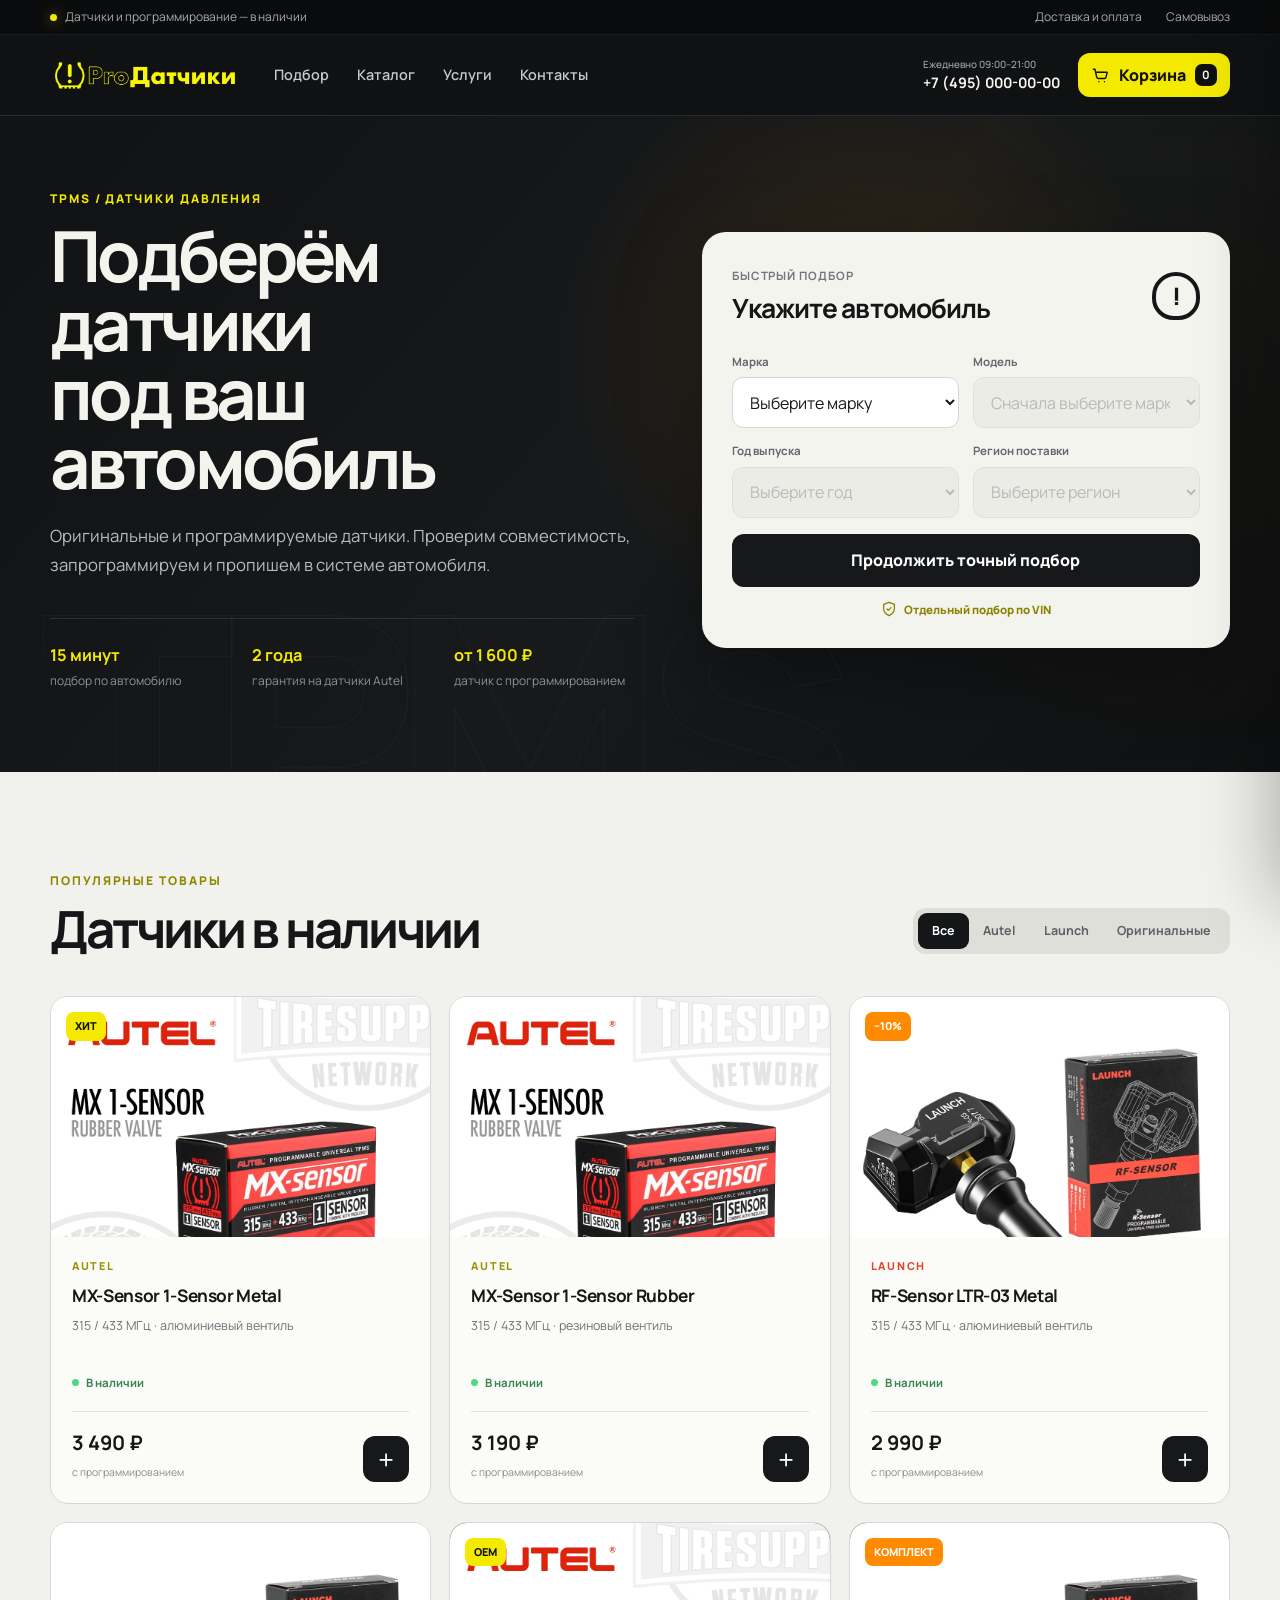
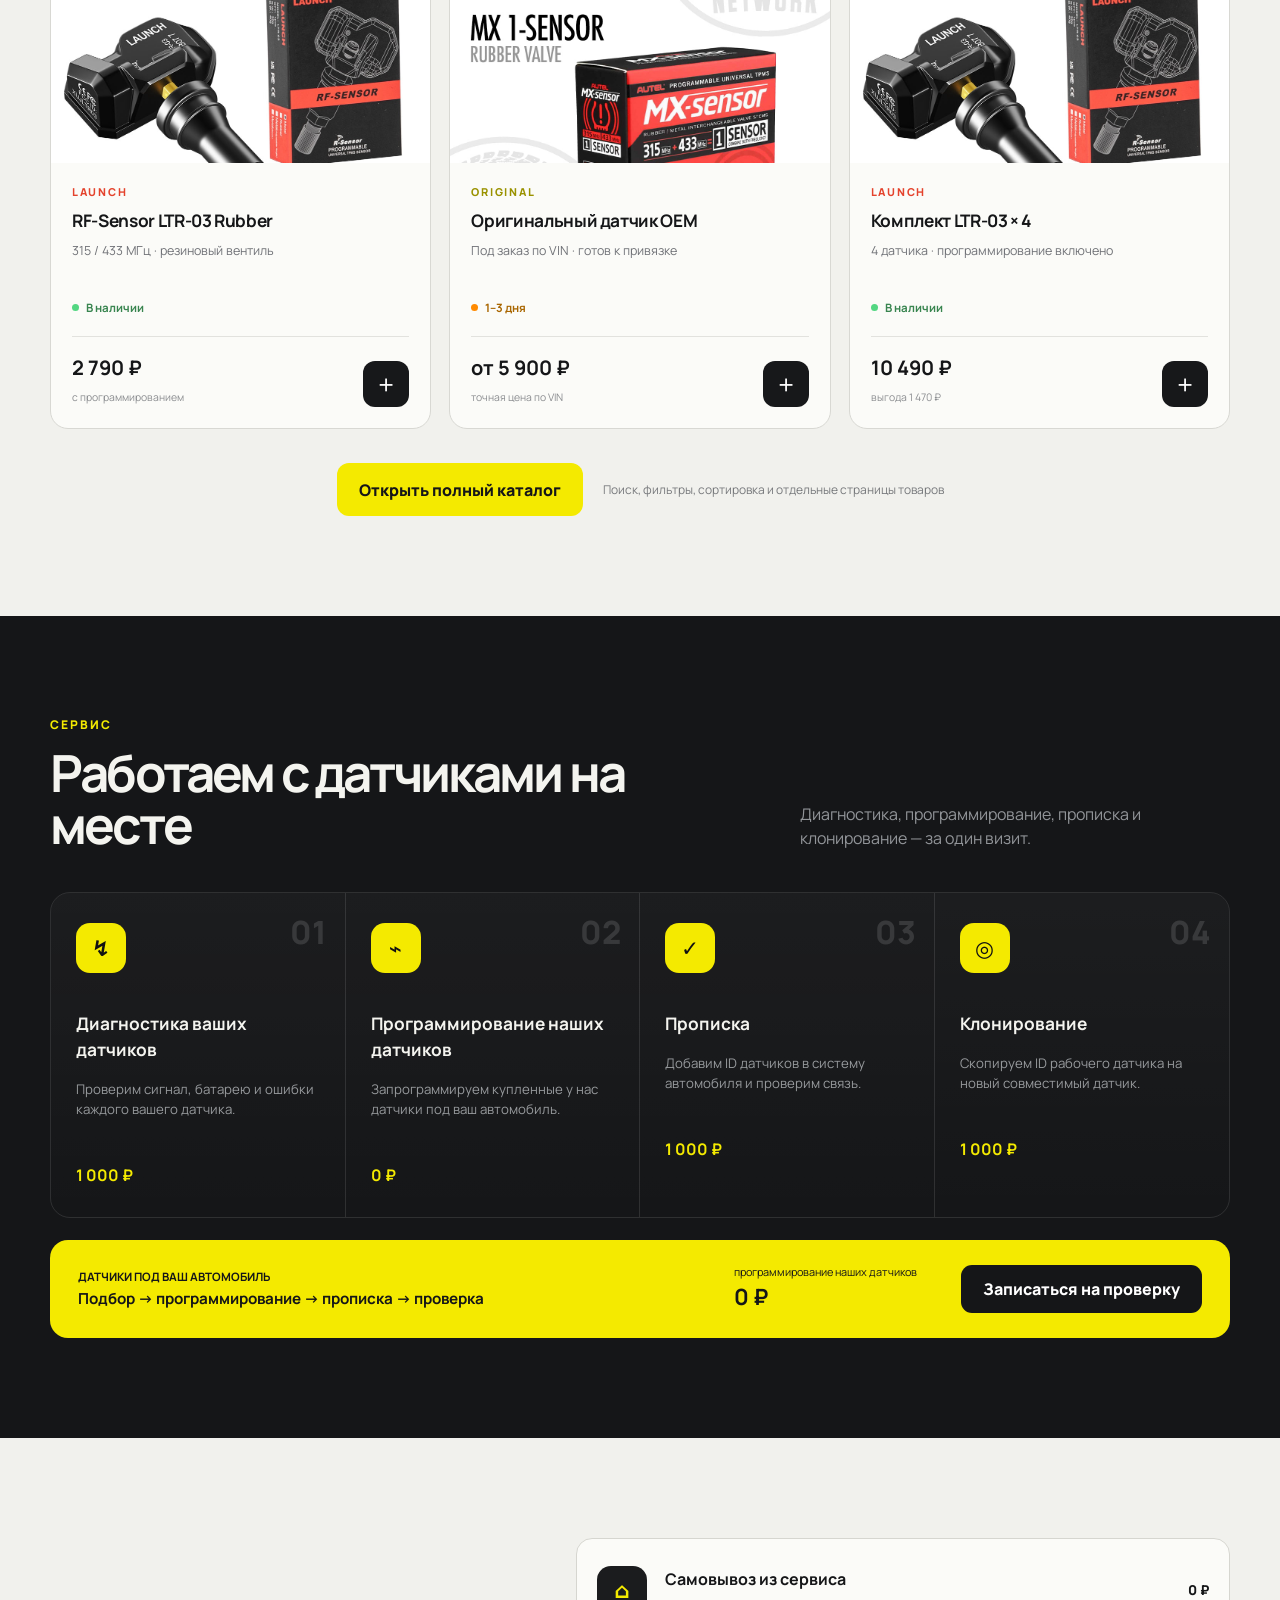
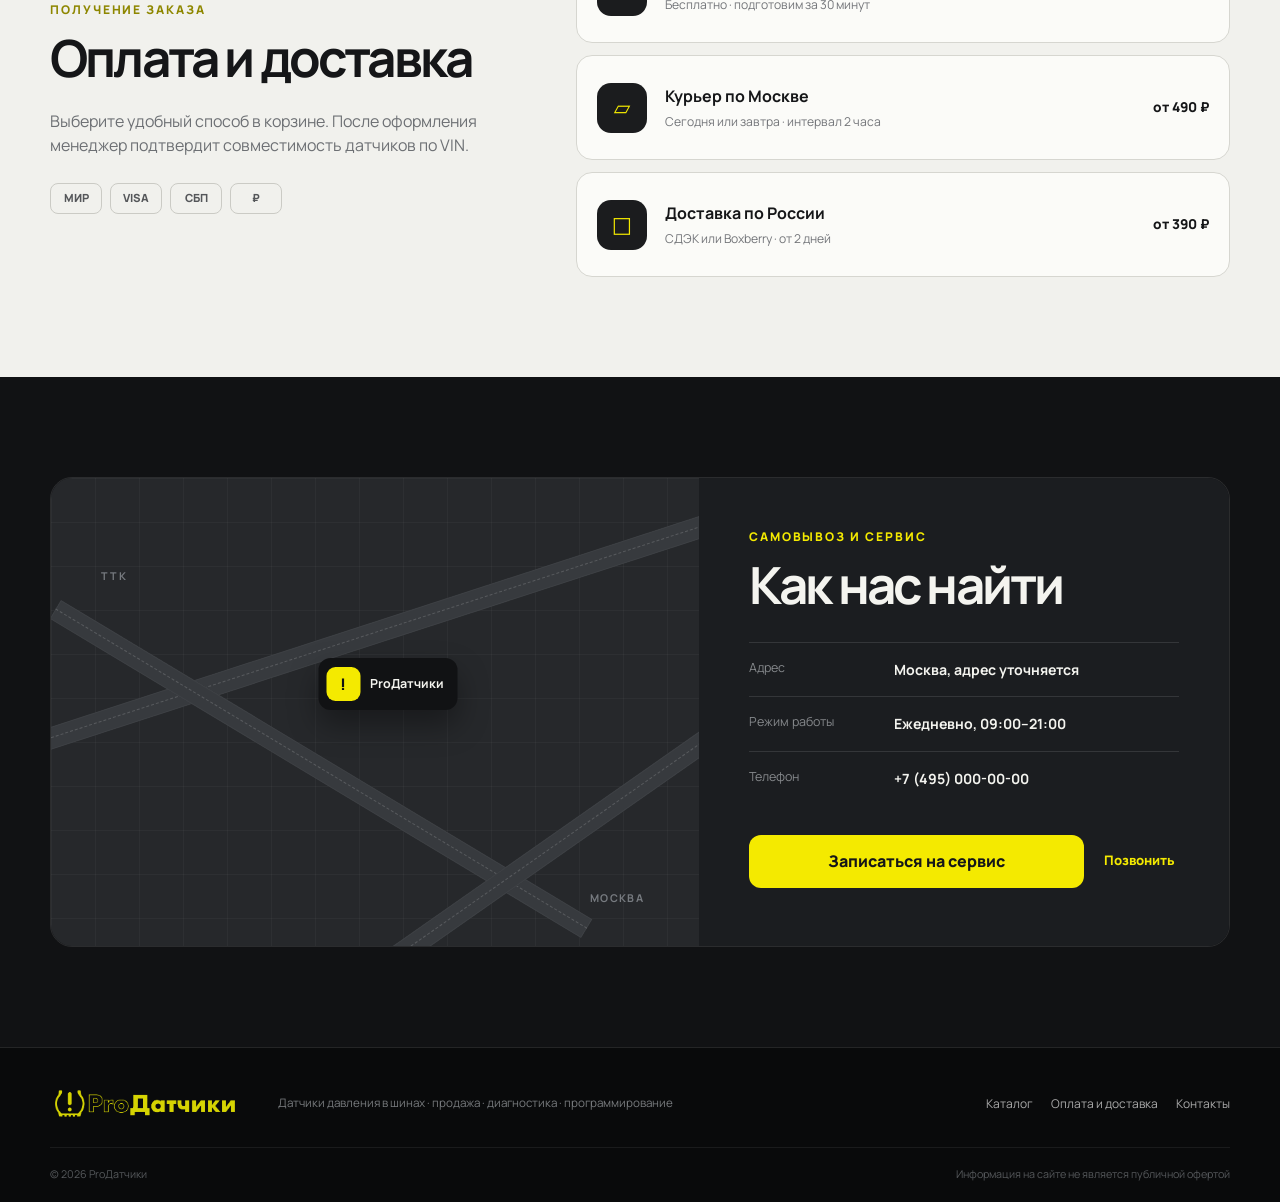
==== commit ea268fba: "Build multipage catalog and VIN selection" ====
--- a/site/index.html
+++ b/site/index.html
@@ -17,18 +17,18 @@
   <div class="topline">
     <div class="shell topline__inner">
       <span><span class="status-dot"></span>Датчики и программирование — в наличии</span>
-      <div class="topline__links"><a href="#delivery">Доставка и оплата</a><a href="#contacts">Самовывоз</a></div>
+      <div class="topline__links"><a href="delivery.html">Доставка и оплата</a><a href="contacts.html">Самовывоз</a></div>
     </div>
   </div>
 
   <header class="header" id="top">
     <div class="shell header__inner">
-      <a class="brand" href="#top" aria-label="ProДатчики — на главную"><img src="./assets/logo-clean.png" alt="ProДатчики"></a>
+      <a class="brand" href="index.html" aria-label="ProДатчики — на главную"><img src="./assets/logo-clean.png" alt="ProДатчики"></a>
       <nav class="nav" aria-label="Основная навигация">
-        <a href="#selector">Подбор</a>
-        <a href="#catalog">Каталог</a>
-        <a href="#services">Услуги</a>
-        <a href="#contacts">Контакты</a>
+        <a href="selection.html">Подбор</a>
+        <a href="catalog.html">Каталог</a>
+        <a href="services.html">Услуги</a>
+        <a href="contacts.html">Контакты</a>
       </nav>
       <div class="header__actions">
         <a class="phone" href="tel:+74950000000"><span>Ежедневно 09:00–21:00</span>+7 (495) 000-00-00</a>
@@ -39,7 +39,7 @@
         <button class="menu-button" id="menuButton" type="button" aria-label="Открыть меню"><span></span><span></span></button>
       </div>
     </div>
-    <div class="mobile-nav" id="mobileNav"><a href="#selector">Подбор</a><a href="#catalog">Каталог</a><a href="#services">Услуги</a><a href="#delivery">Доставка и оплата</a><a href="#contacts">Контакты</a></div>
+    <div class="mobile-nav" id="mobileNav"><a href="selection.html">Подбор</a><a href="catalog.html">Каталог</a><a href="services.html">Услуги</a><a href="delivery.html">Доставка и оплата</a><a href="contacts.html">Контакты</a></div>
   </header>
 
   <main>
@@ -68,8 +68,8 @@
             <label><span>Год выпуска</span><select id="carYear" required disabled><option value="">Выберите год</option></select></label>
             <label><span>Регион поставки</span><select id="carTrim" required disabled><option value="">Выберите регион</option><option value="eu">Россия / Европа</option><option value="us">США / Канада</option><option value="unknown">Не знаю</option></select></label>
           </div>
-          <button class="primary-button" type="submit">Найти совместимые датчики</button>
-          <p class="selector__note"><svg viewBox="0 0 24 24" aria-hidden="true"><path d="M12 22s8-4 8-10V5l-8-3-8 3v7c0 6 8 10 8 10Z"/><path d="m9 12 2 2 4-4"/></svg> Финально сверим совместимость по VIN</p>
+          <button class="primary-button" type="submit">Продолжить точный подбор</button>
+          <p class="selector__note"><svg viewBox="0 0 24 24" aria-hidden="true"><path d="M12 22s8-4 8-10V5l-8-3-8 3v7c0 6 8 10 8 10Z"/><path d="m9 12 2 2 4-4"/></svg> <a href="selection.html#vin">Отдельный подбор по VIN</a></p>
         </form>
       </div>
     </section>
@@ -78,14 +78,14 @@
       <div class="shell compatibility__inner">
         <div class="compatibility__status"><span id="compatibilityIcon">✓</span><div><small id="compatibilityLabel">Совместимость подтверждена каталогом</small><strong id="selectedCar">Toyota Camry, 2021</strong></div></div>
         <div class="compatibility__details" id="compatibilityDetails"><strong>433 МГц</strong><span>Привязка: OBD</span></div>
-        <a id="compatibilityAction" href="#catalog">Показать подходящие</a>
+        <a id="compatibilityAction" href="catalog.html">Показать подходящие</a>
       </div>
     </section>
 
     <section class="catalog section" id="catalog">
       <div class="shell">
         <div class="section-head">
-          <div><p class="eyebrow">КАТАЛОГ</p><h2>Датчики в наличии</h2></div>
+          <div><p class="eyebrow">ПОПУЛЯРНЫЕ ТОВАРЫ</p><h2>Датчики в наличии</h2></div>
           <div class="filters" role="group" aria-label="Фильтр каталога">
             <button class="filter active" type="button" data-filter="all">Все</button>
             <button class="filter" type="button" data-filter="autel">Autel</button>
@@ -98,7 +98,7 @@
           <p>Подтверждение — по европейскому каталогу Autel MX-Sensor. Launch и оригинальные номера дополнительно проверяем по VIN.</p>
           <a href="https://autel.com/u/cms/www/202210/24030749wdsc.pdf" target="_blank" rel="noreferrer">Источник ↗</a>
         </div>
-        <div class="catalog-empty hidden" id="catalogEmpty"><span>!</span><div><h3 id="catalogEmptyTitle"></h3><p id="catalogEmptyText"></p></div><a href="#contacts">Отправить VIN</a></div>
+        <div class="catalog-empty hidden" id="catalogEmpty"><span>!</span><div><h3 id="catalogEmptyTitle"></h3><p id="catalogEmptyText"></p></div><a href="selection.html#vin">Проверить VIN</a></div>
 
         <div class="product-grid" id="productGrid">
           <article class="product-card" data-brand="autel">
@@ -126,6 +126,7 @@
             <div class="product-card__body"><div class="match-note hidden"></div><div class="product-brand red">LAUNCH</div><h3>Комплект LTR-03 × 4</h3><p>4 датчика · программирование включено</p><div class="stock"><span></span>В наличии</div><div class="product-card__footer"><div><strong>10 490 ₽</strong><small>выгода 1 470 ₽</small></div><button class="add-button" type="button" data-name="Комплект Launch LTR-03 × 4" data-price="10490" aria-label="Добавить комплект Launch">+</button></div></div>
           </article>
         </div>
+        <div class="home-section-link"><a class="primary-button" href="catalog.html">Открыть полный каталог</a><span>Поиск, фильтры, сортировка и отдельные страницы товаров</span></div>
       </div>
     </section>
 
@@ -163,7 +164,7 @@
     </section>
   </main>
 
-  <footer class="footer"><div class="shell footer__inner"><a class="brand brand--footer" href="#top"><img src="./assets/logo-clean.png" alt="ProДатчики"></a><p>Датчики давления в шинах · продажа · диагностика · программирование</p><div><a href="#catalog">Каталог</a><a href="#delivery">Оплата и доставка</a><a href="#contacts">Контакты</a></div></div><div class="shell footer__bottom"><span>© 2026 ProДатчики</span><span>Информация на сайте не является публичной офертой</span></div></footer>
+  <footer class="footer"><div class="shell footer__inner"><a class="brand brand--footer" href="index.html"><img src="./assets/logo-clean.png" alt="ProДатчики"></a><p>Датчики давления в шинах · продажа · диагностика · программирование</p><div><a href="catalog.html">Каталог</a><a href="delivery.html">Оплата и доставка</a><a href="contacts.html">Контакты</a></div></div><div class="shell footer__bottom"><span>© 2026 ProДатчики</span><span>Информация на сайте не является публичной офертой</span></div></footer>
 
   <div class="overlay" id="overlay"></div>
   <aside class="cart-drawer" id="cartDrawer" aria-hidden="true" aria-label="Корзина">
--- a/site/styles.css
+++ b/site/styles.css
@@ -19,7 +19,7 @@
 * { box-sizing: border-box; }
 html { scroll-behavior: smooth; }
 body { margin: 0; background: var(--bg); color: var(--ink); font-family: "Manrope", system-ui, sans-serif; font-size: 16px; line-height: 1.5; overflow-x: hidden; }
-button, input, select { font: inherit; }
+button, input, select, textarea { font: inherit; }
 button, a { -webkit-tap-highlight-color: transparent; }
 a { color: inherit; text-decoration: none; }
 img { display: block; max-width: 100%; }
@@ -30,7 +30,7 @@
 .topline__links { display: flex; gap: 24px; }
 .topline a:hover { color: var(--ink); }
 
-.header { position: sticky; top: 0; z-index: 40; background: rgba(17,18,20,.91); backdrop-filter: blur(18px); border-bottom: 1px solid var(--line); }
+.header { position: sticky; top: 0; z-index: 40; background: rgba(17,18,20,.91); color: var(--ink); backdrop-filter: blur(18px); border-bottom: 1px solid var(--line); }
 .header__inner { min-height: 80px; display: flex; align-items: center; gap: 34px; }
 .brand { flex: 0 0 190px; height: 35px; overflow: hidden; }
 .brand img { display: block; width: 190px; height: auto; transform: translateY(-14px); }
@@ -243,3 +243,190 @@
 }
 
 @media (prefers-reduced-motion: reduce) { html { scroll-behavior: auto; } *,*::before,*::after { transition-duration: .01ms !important; animation-duration: .01ms !important; } }
+
+/* Multi-page storefront */
+site-header, site-footer { display: block; }
+.nav a.active { color: var(--yellow); }
+.mobile-nav a.active { color: var(--yellow); }
+.page-light { background: #f1f1ed; color: #151618; }
+.page-light .footer { color: var(--ink); }
+.page-hero { position: relative; overflow: hidden; padding: 76px 0 84px; background: radial-gradient(circle at 76% 20%, rgba(244,234,0,.09), transparent 25%), #111214; color: var(--ink); }
+.page-hero::after { content: "TPMS"; position: absolute; right: calc(50% - 640px); bottom: -70px; color: transparent; -webkit-text-stroke: 1px rgba(255,255,255,.045); font-size: 11rem; font-weight: 800; letter-spacing: -.08em; line-height: 1; pointer-events: none; }
+.page-hero .shell { position: relative; z-index: 1; }
+.page-hero h1 { max-width: 840px; margin-bottom: 22px; font-size: clamp(3.2rem, 7vw, 6rem); }
+.page-hero > .shell > p:not(.eyebrow) { max-width: 740px; margin: 0; color: #aeb1b4; font-size: 1.03rem; line-height: 1.75; }
+.page-hero--compact { padding: 58px 0 68px; }
+.page-hero--compact h1 { font-size: clamp(2.8rem, 6vw, 4.8rem); }
+.breadcrumbs { display: flex; align-items: center; flex-wrap: wrap; gap: 8px; margin-bottom: 34px; color: #767a7f; font-size: .73rem; }
+.breadcrumbs a:hover { color: var(--yellow); }
+.inline-cta { display: inline-flex; margin-top: 28px; border-bottom: 2px solid var(--yellow); color: var(--yellow); padding-bottom: 4px; font-size: .85rem; font-weight: 800; }
+.home-section-link { display: flex; align-items: center; justify-content: center; gap: 20px; margin-top: 34px; }
+.home-section-link .primary-button { width: auto; }
+.home-section-link span { color: #77797c; font-size: .75rem; }
+.sr-only { position: absolute !important; width: 1px; height: 1px; padding: 0; margin: -1px; overflow: hidden; clip: rect(0,0,0,0); white-space: nowrap; border: 0; }
+
+/* Catalog */
+.catalog-page { background: #f1f1ed; color: #151618; }
+.catalog-toolbar { display: grid; grid-template-columns: 1fr 250px; gap: 16px; margin-bottom: 28px; }
+.search-field { position: relative; }
+.search-field svg { position: absolute; left: 17px; top: 17px; width: 20px; fill: none; stroke: #777a7e; stroke-width: 1.8; stroke-linecap: round; }
+.search-field input { height: 56px; padding-left: 50px; border-color: #d4d4ce; font-size: .9rem; }
+.sort-field { display: grid; grid-template-columns: auto 1fr; align-items: center; gap: 9px; height: 56px; border: 1px solid #d4d4ce; border-radius: 11px; background: #fff; padding-left: 14px; }
+.sort-field span { color: #787a7e; font-size: .67rem; font-weight: 700; }
+.sort-field select { height: 54px; border: 0; padding-left: 0; font-size: .77rem; }
+.filter-drawer-button { display: none; }
+.catalog-layout { display: grid; grid-template-columns: 230px 1fr; gap: 28px; align-items: start; }
+.catalog-sidebar { position: sticky; top: 102px; border: 1px solid #d5d5cf; border-radius: 16px; background: #fbfbf8; padding: 22px; }
+.filter-panel__head { display: flex; align-items: center; justify-content: space-between; margin-bottom: 5px; }
+.filter-panel__head strong { font-size: 1rem; }
+.filter-panel__head button { display: none; border: 0; background: transparent; font-size: 1.5rem; }
+.catalog-sidebar fieldset { display: grid; gap: 10px; margin: 0; padding: 19px 0; border: 0; border-bottom: 1px solid #e0e0da; }
+.catalog-sidebar legend { margin-bottom: 10px; font-size: .74rem; font-weight: 800; }
+.catalog-sidebar label { display: flex; align-items: center; gap: 8px; color: #5f6266; font-size: .75rem; cursor: pointer; }
+.catalog-sidebar input { width: 17px; height: 17px; accent-color: #151618; }
+.reset-filters { width: 100%; margin-top: 18px; border: 0; background: transparent; color: #746e00; font-size: .72rem; font-weight: 800; cursor: pointer; }
+.catalog-summary { min-height: 43px; display: flex; justify-content: space-between; align-items: start; gap: 18px; margin-bottom: 20px; }
+.catalog-summary strong, .catalog-summary span { display: block; }
+.catalog-summary strong { font-size: .95rem; }
+.catalog-summary > div > span { margin-top: 3px; color: #777a7d; font-size: .69rem; }
+.active-chips { display: flex; justify-content: flex-end; flex-wrap: wrap; gap: 7px; }
+.active-chips button { border: 1px solid #d0d0ca; border-radius: 20px; background: #fbfbf8; color: #55575a; padding: 6px 9px; font-size: .67rem; cursor: pointer; }
+.active-chips span { display: inline; margin-left: 5px; color: #999; }
+.catalog-product-grid { display: grid; grid-template-columns: repeat(3, minmax(0,1fr)); gap: 16px; }
+.catalog-card .product-card__visual { height: 205px; }
+.catalog-card .product-card__body { padding: 18px; }
+.catalog-card .product-brand { font-size: .6rem; }
+.catalog-card h3 { min-height: 51px; font-size: .97rem; }
+.catalog-card h3 a:hover { text-decoration: underline; }
+.catalog-card .stock { display: flex; margin-bottom: 17px; }
+.catalog-card .stock i { width: 7px; height: 7px; border-radius: 50%; background: var(--green); }
+.catalog-card .stock.amber i { background: var(--orange); }
+.catalog-no-results { min-height: 460px; display: grid; place-content: center; justify-items: center; text-align: center; border: 1px dashed #cbcbc4; border-radius: 18px; }
+.catalog-no-results > span { color: #a4a59f; font-size: 3rem; }
+.catalog-no-results h2 { margin: 10px 0 5px; }
+.catalog-no-results p { color: #777; }
+.catalog-no-results .primary-button { width: auto; }
+.pagination { display: flex; justify-content: center; gap: 7px; margin-top: 35px; }
+.pagination button { min-width: 42px; height: 42px; border: 1px solid #d0d0ca; border-radius: 10px; background: #fbfbf8; color: #333; cursor: pointer; }
+.pagination button.active { border-color: #151618; background: #151618; color: #fff; }
+.pagination button:disabled { opacity: .35; cursor: default; }
+.catalog-scale-note { display: flex; align-items: center; justify-content: space-between; gap: 30px; margin-top: 70px; border-radius: 20px; background: #151618; color: #fff; padding: 30px; }
+.catalog-scale-note > div { display: flex; align-items: center; gap: 22px; }
+.catalog-scale-note > div > span { color: var(--yellow); font-size: 2.3rem; font-weight: 800; }
+.catalog-scale-note strong { display: block; margin-bottom: 4px; }
+.catalog-scale-note p { max-width: 650px; margin: 0; color: #94979a; font-size: .75rem; }
+.catalog-scale-note > a { flex: 0 0 auto; border-bottom: 2px solid var(--yellow); color: var(--yellow); padding-bottom: 3px; font-size: .75rem; font-weight: 800; }
+
+/* Selection */
+.selection-hero { padding-bottom: 110px; }
+.selection-page { margin-top: -58px; padding-top: 0; background: #f1f1ed; color: #151618; }
+.selection-layout { position: relative; z-index: 2; display: grid; grid-template-columns: minmax(0,1.35fr) minmax(300px,.65fr); gap: 28px; align-items: start; }
+.selection-workspace { border: 1px solid #d5d5cf; border-radius: 22px; background: #fbfbf8; overflow: hidden; box-shadow: 0 20px 60px rgba(0,0,0,.1); }
+.selection-tabs { display: grid; grid-template-columns: 1fr 1fr; border-bottom: 1px solid #d8d8d2; background: #e8e8e3; padding: 6px; }
+.selection-tabs button { min-height: 48px; border: 0; border-radius: 10px; background: transparent; color: #707276; font-weight: 800; cursor: pointer; }
+.selection-tabs button.active { background: #151618; color: #fff; }
+.selection-panel { padding: 34px; }
+.selection-panel__head { display: flex; gap: 17px; align-items: center; margin-bottom: 28px; }
+.selection-panel__head > span { min-width: 52px; height: 52px; display: grid; place-items: center; border-radius: 14px; background: var(--yellow); font-size: .82rem; font-weight: 900; }
+.selection-panel__head h2 { margin: 0 0 4px; font-size: 1.5rem; }
+.selection-panel__head p { margin: 0; color: #777a7e; font-size: .76rem; }
+.full-selector { display: grid; grid-template-columns: 1fr 1fr; gap: 16px; }
+.full-selector label > span, .vin-form > label, .contact-form-card label > span { display: block; margin-bottom: 7px; color: #63666a; font-size: .72rem; font-weight: 700; }
+.full-selector .primary-button { grid-column: 1/-1; margin-top: 6px; }
+.vin-form > label { font-size: .78rem; }
+.vin-input-wrap { position: relative; }
+.vin-input-wrap input { height: 64px; padding-right: 78px; font-family: ui-monospace, SFMono-Regular, Menlo, monospace; font-size: 1.25rem; font-weight: 700; letter-spacing: .09em; text-transform: uppercase; }
+.vin-input-wrap span { position: absolute; right: 16px; top: 22px; color: #8b8d90; font-size: .7rem; }
+.vin-form .primary-button { margin-top: 15px; }
+.field-error { margin: 8px 0 0; color: #bc2d23; font-size: .72rem; font-weight: 700; }
+.vin-privacy { display: flex; gap: 12px; margin-top: 20px; border-radius: 12px; background: #ecece7; padding: 14px; }
+.vin-privacy > span { color: #777000; font-size: 1.2rem; }
+.vin-privacy p { margin: 0; color: #6c6e72; font-size: .68rem; line-height: 1.6; }
+.vin-privacy strong { display: block; color: #303235; }
+.selection-aside { border-radius: 22px; background: #191a1c; color: #fff; padding: 32px; }
+.selection-aside h2 { margin-bottom: 30px; font-size: 1.65rem; line-height: 1.16; }
+.selection-aside ol { display: grid; gap: 22px; margin: 0; padding: 0; list-style: none; }
+.selection-aside li { display: grid; grid-template-columns: 34px 1fr; gap: 12px; }
+.selection-aside li > span { width: 34px; height: 34px; display: grid; place-items: center; border: 1px solid rgba(255,255,255,.18); border-radius: 9px; color: var(--yellow); font-size: .73rem; font-weight: 800; }
+.selection-aside li strong { display: block; margin-bottom: 4px; font-size: .83rem; }
+.selection-aside li p { margin: 0; color: #96999c; font-size: .7rem; }
+.selection-warning { margin-top: 28px; border-left: 3px solid var(--yellow); background: rgba(255,255,255,.05); padding: 15px; }
+.selection-warning strong { color: var(--yellow); font-size: .73rem; }
+.selection-warning p { margin: 3px 0 0; color: #a2a5a8; font-size: .68rem; }
+.selection-result { border-top: 1px solid #d8d8d2; padding: 34px; }
+.selection-result--ok { background: #edf8ef; }
+.selection-result--info { background: #edf1f2; }
+.selection-result--manual { background: #fff3e4; }
+.selection-result--loading { background: #f4f4ef; }
+.selection-result__head { display: flex; gap: 15px; align-items: center; }
+.selection-result__head > span { width: 46px; height: 46px; flex: 0 0 auto; display: grid; place-items: center; border-radius: 50%; background: #151618; color: var(--yellow); font-weight: 900; }
+.selection-result__head small { color: #727579; font-size: .65rem; font-weight: 800; text-transform: uppercase; }
+.selection-result__head h2 { margin: 2px 0; font-size: 1.35rem; }
+.selection-result__head p { margin: 0; color: #686b6f; font-size: .75rem; }
+.decoded-grid, .result-specs { display: grid; grid-template-columns: repeat(4,1fr); gap: 10px; margin-top: 24px; }
+.decoded-grid div, .result-specs div { border: 1px solid rgba(0,0,0,.09); border-radius: 11px; background: rgba(255,255,255,.55); padding: 12px; }
+.decoded-grid span, .result-specs span { display: block; margin-bottom: 4px; color: #777a7d; font-size: .62rem; }
+.decoded-grid strong, .result-specs strong { display: block; font-size: .75rem; }
+.result-specs { grid-template-columns: repeat(3,1fr); }
+.result-reason { margin: 22px 0 0; color: #5f6265; font-size: .82rem; }
+.selection-result__actions { display: flex; align-items: center; gap: 15px; margin-top: 24px; }
+.selection-result__actions .primary-button { width: auto; }
+.selection-result__actions > span { color: #73767a; font-size: .66rem; }
+.loading-row { display: flex; align-items: center; gap: 16px; }
+.loading-row > span { width: 30px; height: 30px; border: 3px solid #d6d6d0; border-top-color: #111214; border-radius: 50%; animation: spin .8s linear infinite; }
+.loading-row p { margin: 3px 0 0; color: #777; font-size: .72rem; }
+@keyframes spin { to { transform: rotate(360deg); } }
+
+/* Product */
+.product-page { min-height: 70vh; background: #f1f1ed; color: #151618; }
+.product-page .breadcrumbs { color: #777; }
+.product-detail { display: grid; grid-template-columns: 1fr 1fr; gap: 58px; align-items: center; }
+.product-detail__media { position: relative; min-height: 520px; display: grid; place-items: center; border: 1px solid #d7d7d1; border-radius: 22px; background: #fff; overflow: hidden; }
+.product-detail__media img { width: 100%; max-height: 500px; object-fit: contain; }
+.product-detail__info h1 { margin: 12px 0 22px; font-size: clamp(2.4rem,5vw,4.3rem); line-height: 1; }
+.product-detail__lead { color: #66696d; line-height: 1.7; }
+.product-detail__stock { display: flex; align-items: center; gap: 8px; margin: 25px 0; color: #36854f; font-size: .76rem; font-weight: 800; }
+.product-detail__stock span { width: 9px; height: 9px; border-radius: 50%; background: var(--green); }
+.product-detail__stock.is-order { color: #a06400; }.product-detail__stock.is-order span { background: var(--orange); }
+.product-detail__price { margin-bottom: 20px; }.product-detail__price strong { display: block; font-size: 2rem; }.product-detail__price span { color: #73767a; font-size: .7rem; }
+.product-detail__info .primary-button { width: min(100%,420px); }
+.product-vin-link { display: block; margin-top: 17px; color: #716b00; font-size: .76rem; font-weight: 800; }
+.product-information { display: grid; grid-template-columns: 1fr 360px; gap: 45px; margin-top: 80px; border-top: 1px solid #d2d2cc; padding-top: 50px; }
+.product-information h2 { font-size: 2rem; }
+.product-information dl { margin: 0; }.product-information dl div { display: grid; grid-template-columns: 1fr 1fr; border-top: 1px solid #d5d5cf; padding: 14px 0; font-size: .78rem; }.product-information dt { color: #777; }.product-information dd { margin: 0; font-weight: 700; }
+.product-information aside { align-self: start; border-radius: 18px; background: #17181a; color: #fff; padding: 26px; }.product-information aside strong { color: var(--yellow); }.product-information aside p { margin: 12px 0; color: #979a9e; font-size: .75rem; }.product-information aside a { font-size: .75rem; font-weight: 800; }
+.product-not-found { max-width: 650px; margin: 80px auto; text-align: center; }.product-not-found .primary-button { width: auto; margin-top: 20px; }
+
+/* Services, delivery and contacts */
+.services-page { background: #f1f1ed; color: #151618; }
+.service-list { display: grid; gap: 14px; }
+.service-list article { display: grid; grid-template-columns: 70px 1fr auto; gap: 26px; align-items: start; border: 1px solid #d5d5cf; border-radius: 18px; background: #fbfbf8; padding: 30px; }
+.service-list article > span { width: 54px; height: 54px; display: grid; place-items: center; border-radius: 14px; background: #17181a; color: var(--yellow); font-weight: 800; }
+.service-list h2 { margin: 0 0 9px; font-size: 1.55rem; }.service-list p:not(.eyebrow) { max-width: 720px; color: #676a6e; font-size: .82rem; }.service-list ul { display: flex; flex-wrap: wrap; gap: 8px 25px; margin: 0; padding: 0; list-style: none; color: #777; font-size: .7rem; }.service-list li::before { content: "✓"; margin-right: 6px; color: #6b6500; font-weight: 900; }.service-list article > strong { align-self: center; color: #17181a; font-size: 1.45rem; white-space: nowrap; }
+.process-section { background: #151618; }.process-grid { display: grid; grid-template-columns: repeat(4,1fr); border: 1px solid var(--line); border-radius: 18px; overflow: hidden; }.process-grid article { min-height: 220px; border-right: 1px solid var(--line); padding: 26px; }.process-grid article:last-child { border: 0; }.process-grid span { width: 38px; height: 38px; display: grid; place-items: center; margin-bottom: 40px; border-radius: 10px; background: var(--yellow); color: #111; font-weight: 900; }.process-grid h3 { font-size: 1rem; }.process-grid p { color: #929599; font-size: .76rem; }.wide-cta { display: flex; align-items: center; justify-content: space-between; gap: 25px; margin-top: 22px; border-radius: 16px; background: var(--yellow); color: #151618; padding: 22px 26px; }.wide-cta small,.wide-cta strong { display: block; }.wide-cta small { font-size: .65rem; }.wide-cta strong { font-size: .9rem; }.wide-cta b { font-size: .82rem; }
+.delivery-page { background: #f1f1ed; color: #151618; }.delivery-options { display: grid; gap: 14px; }.delivery-options article { display: grid; grid-template-columns: 70px 1fr; gap: 22px; border: 1px solid #d5d5cf; border-radius: 18px; background: #fbfbf8; padding: 28px; }.delivery-options article > span { width: 54px; height: 54px; display: grid; place-items: center; border-radius: 14px; background: #17181a; color: var(--yellow); font-weight: 900; }.delivery-options h2 { margin: 0 0 8px; }.delivery-options p { color: #676a6e; font-size: .8rem; }.delivery-options dl { display: grid; grid-template-columns: repeat(3,1fr); margin: 20px 0 0; border-top: 1px solid #dddcd6; padding-top: 16px; }.delivery-options dl div { padding-right: 15px; }.delivery-options dt { color: #838589; font-size: .64rem; }.delivery-options dd { margin: 4px 0 0; font-size: .76rem; font-weight: 800; }.delivery-options a { display: inline-block; margin-top: 18px; color: #706a00; font-size: .75rem; font-weight: 800; }.payment-section { display: flex; align-items: center; justify-content: space-between; gap: 50px; margin-top: 60px; }.payment-section h2 { font-size: 2.2rem; }.payment-section p:not(.eyebrow) { max-width: 660px; color: #686b6f; font-size: .82rem; }.payment-methods { display: flex; gap: 8px; }.payment-methods span { width: 64px; height: 42px; display: grid; place-items: center; border: 1px solid #cecec8; border-radius: 10px; background: #fff; font-size: .72rem; font-weight: 800; }.notice-card { display: grid; grid-template-columns: 48px 1fr auto; gap: 18px; align-items: center; margin-top: 50px; border-radius: 18px; background: #17181a; color: #fff; padding: 22px; }.notice-card > span { width: 48px; height: 48px; display: grid; place-items: center; border-radius: 13px; background: var(--yellow); color: #111; font-weight: 900; }.notice-card p { margin: 3px 0 0; color: #989b9e; font-size: .73rem; }.notice-card a { color: var(--yellow); font-size: .75rem; font-weight: 800; }
+.contacts-page { background: #111214; }.contacts-page__grid { display: grid; grid-template-columns: 1fr 1fr; gap: 28px; align-items: start; }.contacts-page__info { display: grid; grid-template-columns: 1fr 1fr; gap: 12px; }.contact-info-card { min-height: 160px; border: 1px solid var(--line); border-radius: 16px; background: #1b1d20; padding: 22px; }.contact-info-card > span { display: block; margin-bottom: 10px; color: #85888c; font-size: .67rem; }.contact-info-card strong { font-size: .9rem; }.contact-info-card p { margin: 8px 0 0; color: #74777a; font-size: .67rem; }.contacts-map-full { position: relative; grid-column: 1/-1; min-height: 320px; overflow: hidden; border: 1px solid var(--line); border-radius: 17px; background: #25272a; }.contacts-map-full::before { content:""; position:absolute; inset:0; background-image:linear-gradient(rgba(255,255,255,.035) 1px,transparent 1px),linear-gradient(90deg,rgba(255,255,255,.035) 1px,transparent 1px); background-size:40px 40px; }.contacts-map-full > p { position: absolute; left: 18px; right: 18px; bottom: 10px; color: #73767a; font-size: .66rem; }.contact-form-card { border: 1px solid var(--line); border-radius: 20px; background: #1b1d20; padding: 32px; }.contact-form-card h2 { margin-bottom: 8px; font-size: 2rem; }.contact-form-card > p:not(.eyebrow) { color: #8f9296; font-size: .78rem; }.contact-form-card form { display: grid; gap: 14px; margin-top: 24px; }.contact-form-card select,.contact-form-card input,.contact-form-card textarea { background: #f8f8f4; }.contact-form-card textarea { width: 100%; border: 1px solid #d7d8d5; border-radius: 11px; color: #17181a; padding: 13px; resize: vertical; }.contact-form-card form > small { color: #6f7275; font-size: .61rem; text-align: center; }.form-success { min-height: 450px; display: grid; place-content: center; justify-items: center; text-align: center; }.form-success > span { width: 60px; height: 60px; display: grid; place-items: center; border-radius: 50%; background: var(--yellow); color: #111; font-size: 1.4rem; font-weight: 900; }.form-success h2 { margin: 18px 0 8px; }.form-success p { max-width: 340px; color: #929599; font-size: .78rem; }.form-success .secondary-button { margin-top: 12px; }
+.primary-button.is-disabled { opacity: .45; pointer-events: none; }
+
+@media (max-width: 1050px) {
+  .catalog-product-grid { grid-template-columns: repeat(2,minmax(0,1fr)); }
+  .selection-layout { grid-template-columns: 1fr; }.selection-aside { display: grid; grid-template-columns: 1fr 1fr; gap: 25px; }.selection-aside ol { grid-column: 1/-1; grid-template-columns: repeat(3,1fr); }.selection-warning { margin-top: 0; }
+  .product-detail { gap: 35px; }.product-detail__media { min-height: 420px; }
+  .process-grid { grid-template-columns: repeat(2,1fr); }.process-grid article:nth-child(2) { border-right: 0; }.process-grid article:nth-child(-n+2) { border-bottom: 1px solid var(--line); }
+  .contacts-page__grid { grid-template-columns: 1fr; }
+}
+
+@media (max-width: 760px) {
+  .page-hero { padding: 50px 0 62px; }.page-hero h1 { font-size: 3rem; }.page-hero::after { font-size: 7rem; right: -30px; bottom: -25px; }.breadcrumbs { margin-bottom: 26px; }
+  .home-section-link { align-items: stretch; flex-direction: column; text-align: center; }
+  .catalog-toolbar { grid-template-columns: 1fr; }.sort-field { grid-row: 2; }.filter-drawer-button { display: block; min-height: 50px; border: 0; border-radius: 11px; background: #151618; color: #fff; font-weight: 800; }.catalog-layout { grid-template-columns: 1fr; }.catalog-sidebar { position: fixed; z-index: 120; inset: 0 0 0 auto; width: min(360px,100%); border: 0; border-radius: 0; overflow-y: auto; transform: translateX(105%); transition: transform .25s; }.catalog-sidebar.open { transform: translateX(0); box-shadow: -30px 0 70px rgba(0,0,0,.25); }.filter-panel__head button { display: block; }.catalog-summary { display: block; }.active-chips { justify-content: flex-start; margin-top: 12px; }.catalog-product-grid { grid-template-columns: 1fr; }.catalog-card .product-card__visual { height: 260px; }.catalog-scale-note { display: block; }.catalog-scale-note > div { align-items: flex-start; }.catalog-scale-note > a { display: inline-block; margin-top: 22px; }
+  .selection-hero { padding-bottom: 95px; }.selection-panel { padding: 24px; }.full-selector { grid-template-columns: 1fr; }.selection-aside { display: block; }.selection-aside ol { display: grid; grid-template-columns: 1fr; }.selection-warning { margin-top: 25px; }.decoded-grid,.result-specs { grid-template-columns: 1fr 1fr; }.selection-result { padding: 24px; }.selection-result__actions { align-items: stretch; flex-direction: column; }.selection-result__actions .primary-button { width: 100%; }.vin-input-wrap input { font-size: .95rem; letter-spacing: .05em; }
+  .product-detail { grid-template-columns: 1fr; }.product-detail__media { min-height: 330px; }.product-information { grid-template-columns: 1fr; margin-top: 55px; }.product-information aside { order: -1; }
+  .service-list article { grid-template-columns: 55px 1fr; }.service-list article > strong { grid-column: 2; justify-self: start; }.process-grid { grid-template-columns: 1fr; }.process-grid article { border-right: 0; border-bottom: 1px solid var(--line); }.process-grid article:nth-child(2) { border-bottom: 1px solid var(--line); }.wide-cta { align-items: flex-start; flex-direction: column; }
+  .delivery-options article { grid-template-columns: 55px 1fr; }.delivery-options dl { grid-template-columns: 1fr; gap: 12px; }.payment-section { align-items: flex-start; flex-direction: column; }.notice-card { grid-template-columns: 48px 1fr; }.notice-card a { grid-column: 2; }
+  .contacts-page__info { grid-template-columns: 1fr; }.contacts-map-full { grid-column: auto; }.contact-form-card { padding: 25px; }
+}
+
+@media (max-width: 470px) {
+  .page-hero h1 { font-size: 2.55rem; }.catalog-scale-note > div { display: block; }.catalog-scale-note > div > span { display: block; margin-bottom: 10px; }.selection-tabs button { font-size: .75rem; }.selection-panel__head { align-items: flex-start; }.decoded-grid,.result-specs { grid-template-columns: 1fr; }.product-detail__info h1 { font-size: 2.4rem; }.product-detail__media { min-height: 270px; }.service-list article { display: block; }.service-list article > span { margin-bottom: 20px; }.service-list article > strong { display: block; margin-top: 20px; }.payment-methods { flex-wrap: wrap; }
+}
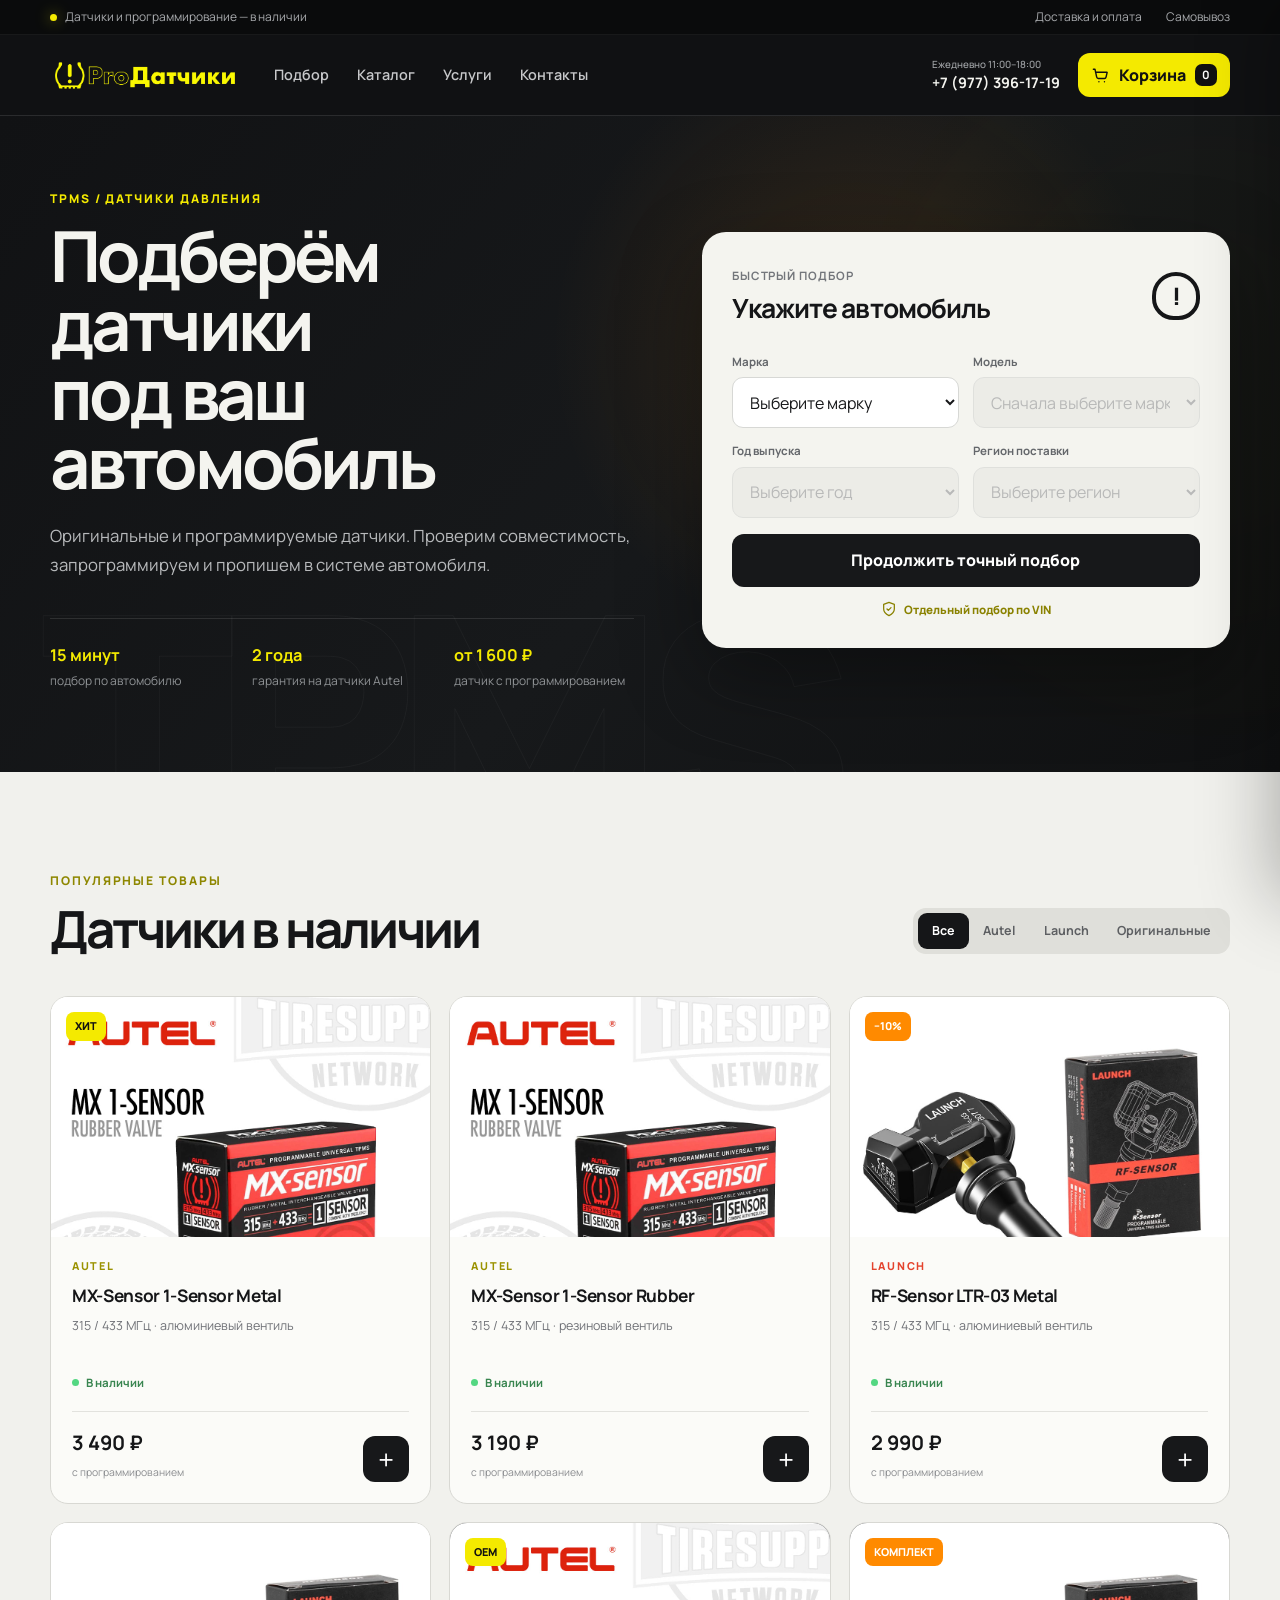
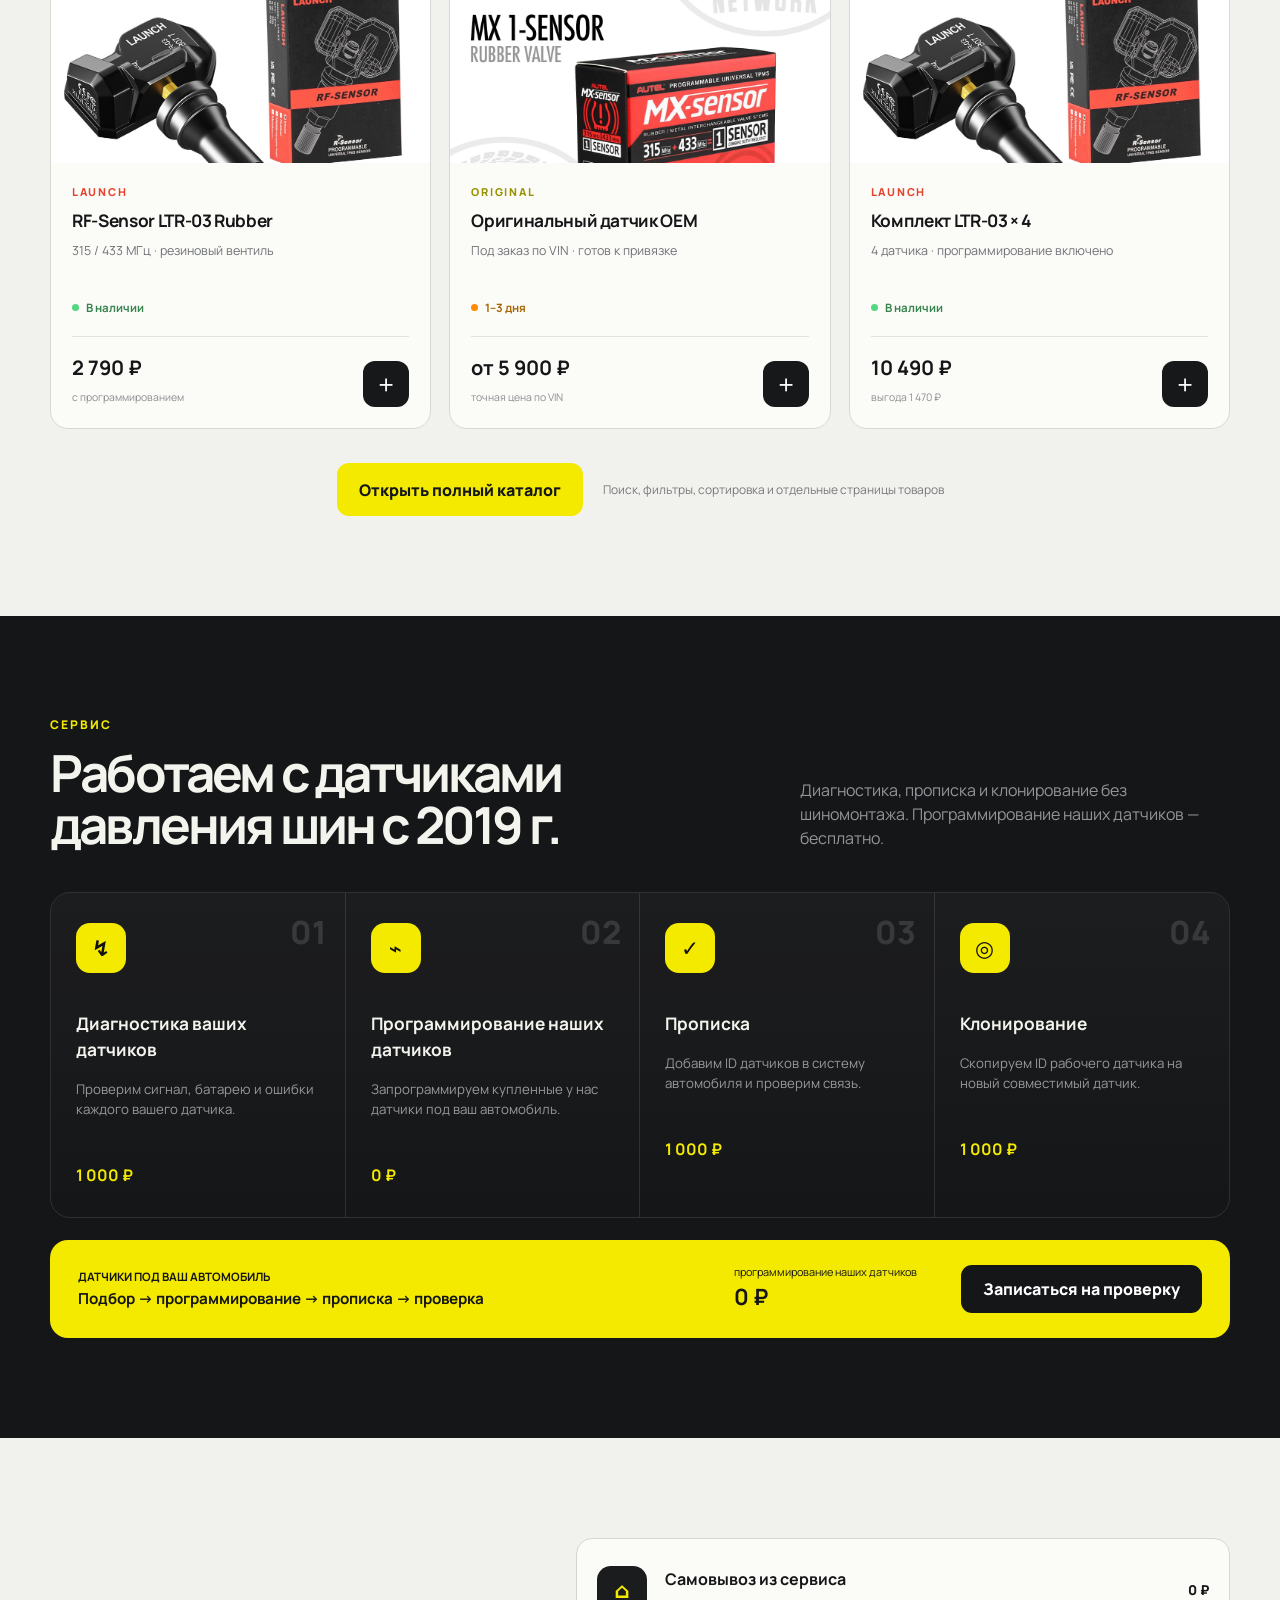
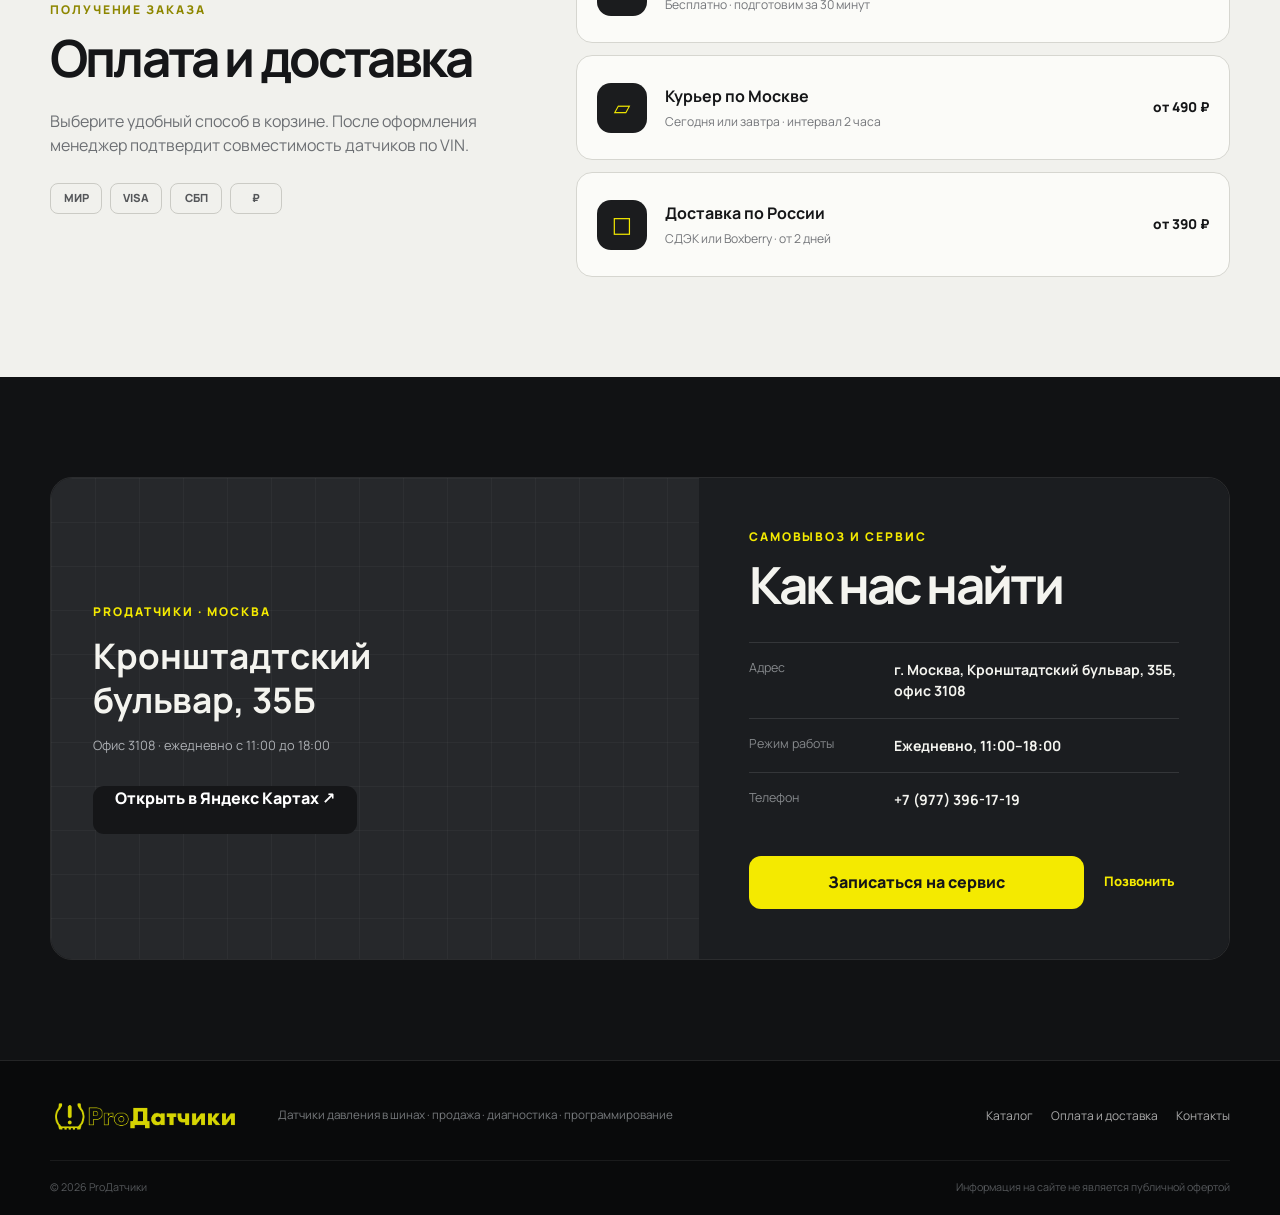
==== commit 27b9fb95: "Simplify catalog filters and update customer contacts" ====
--- a/site/index.html
+++ b/site/index.html
@@ -11,7 +11,7 @@
   <link rel="preconnect" href="https://fonts.googleapis.com">
   <link rel="preconnect" href="https://fonts.gstatic.com" crossorigin>
   <link href="https://fonts.googleapis.com/css2?family=Manrope:wght@400;500;600;700;800&display=swap" rel="stylesheet">
-  <link rel="stylesheet" href="./styles.css">
+  <link rel="stylesheet" href="./styles.css?v=5">
 </head>
 <body>
   <div class="topline">
@@ -31,7 +31,7 @@
         <a href="contacts.html">Контакты</a>
       </nav>
       <div class="header__actions">
-        <a class="phone" href="tel:+74950000000"><span>Ежедневно 09:00–21:00</span>+7 (495) 000-00-00</a>
+        <a class="phone" href="tel:+79773961719"><span>Ежедневно 11:00–18:00</span>+7 (977) 396-17-19</a>
         <button class="cart-button" id="openCart" type="button" aria-label="Открыть корзину">
           <svg viewBox="0 0 24 24" aria-hidden="true"><path d="M3 4h2l2.2 10.1a2 2 0 0 0 2 1.6h7.8a2 2 0 0 0 2-1.6L20.4 8H6.2M10 20h.01M17 20h.01"/></svg>
           <span>Корзина</span><b id="cartCount">0</b>
@@ -132,7 +132,7 @@
 
     <section class="services section" id="services">
       <div class="shell">
-        <div class="section-head light"><div><p class="eyebrow">СЕРВИС</p><h2>Работаем с датчиками на месте</h2></div><p>Диагностика, программирование, прописка и клонирование — за один визит.</p></div>
+        <div class="section-head light"><div><p class="eyebrow">СЕРВИС</p><h2>Работаем с датчиками давления шин с 2019 г.</h2></div><p>Диагностика, прописка и клонирование без шиномонтажа. Программирование наших датчиков — бесплатно.</p></div>
         <div class="service-grid">
           <article><span class="service-number">01</span><div class="service-icon">↯</div><h3>Диагностика ваших датчиков</h3><p>Проверим сигнал, батарею и ошибки каждого вашего датчика.</p><strong>1 000 ₽</strong></article>
           <article><span class="service-number">02</span><div class="service-icon">⌁</div><h3>Программирование наших датчиков</h3><p>Запрограммируем купленные у нас датчики под ваш автомобиль.</p><strong>0 ₽</strong></article>
@@ -158,8 +158,8 @@
 
     <section class="contacts section" id="contacts">
       <div class="shell contacts__grid">
-        <div class="contacts__map" aria-label="Схема зоны самовывоза"><div class="road road-a"></div><div class="road road-b"></div><div class="road road-c"></div><div class="map-label label-a">ТТК</div><div class="map-label label-b">Москва</div><div class="map-pin"><span>!</span><b>ProДатчики</b></div></div>
-        <div class="contacts__card"><p class="eyebrow">САМОВЫВОЗ И СЕРВИС</p><h2>Как нас найти</h2><div class="contact-row"><span>Адрес</span><strong>Москва, адрес уточняется</strong></div><div class="contact-row"><span>Режим работы</span><strong>Ежедневно, 09:00–21:00</strong></div><div class="contact-row"><span>Телефон</span><strong><a href="tel:+74950000000">+7 (495) 000-00-00</a></strong></div><div class="contact-actions"><button class="primary-button" type="button" data-booking>Записаться на сервис</button><a class="text-link" href="tel:+74950000000">Позвонить</a></div></div>
+        <div class="contacts__map contacts-location"><div class="contacts-location__content"><p class="eyebrow">PROДАТЧИКИ · МОСКВА</p><h3>Кронштадтский бульвар, 35Б</h3><p>Офис 3108 · ежедневно с 11:00 до 18:00</p><a class="secondary-button" href="https://yandex.ru/maps/?text=Москва%2C%20Кронштадтский%20бульвар%2C%2035Б" target="_blank" rel="noopener">Открыть в Яндекс Картах ↗</a></div></div>
+        <div class="contacts__card"><p class="eyebrow">САМОВЫВОЗ И СЕРВИС</p><h2>Как нас найти</h2><div class="contact-row"><span>Адрес</span><strong>г. Москва, Кронштадтский бульвар, 35Б, офис 3108</strong></div><div class="contact-row"><span>Режим работы</span><strong>Ежедневно, 11:00–18:00</strong></div><div class="contact-row"><span>Телефон</span><strong><a href="tel:+79773961719">+7 (977) 396-17-19</a></strong></div><div class="contact-actions"><button class="primary-button" type="button" data-booking>Записаться на сервис</button><a class="text-link" href="tel:+79773961719">Позвонить</a></div></div>
       </div>
     </section>
   </main>
--- a/site/styles.css
+++ b/site/styles.css
@@ -186,6 +186,11 @@
 .map-pin { position: absolute; left: 52%; top: 44%; display: flex; align-items: center; gap: 10px; background: #111214; padding: 9px 13px 9px 8px; border-radius: 12px; box-shadow: 0 15px 30px rgba(0,0,0,.35); transform: translate(-50%,-50%); }
 .map-pin span { width: 34px; height: 34px; display: grid; place-items: center; border-radius: 9px; background: var(--yellow); color: #111; font-weight: 900; }
 .map-pin b { font-size: .78rem; }
+.contacts-location { display: grid; align-items: center; padding: 42px; }
+.contacts-location__content { position: relative; z-index: 1; }
+.contacts-location__content h3 { max-width: 400px; margin: 0 0 14px; font-size: clamp(1.4rem, 3vw, 2.2rem); line-height: 1.25; }
+.contacts-location__content > p:not(.eyebrow) { color: #adb0b4; font-size: .8rem; }
+.contacts-location__content .secondary-button { display: inline-flex; margin-top: 18px; }
 .contacts__card { padding: 50px; background: #1b1d20; }
 .contacts__card h2 { margin-bottom: 32px; }
 .contact-row { display: grid; grid-template-columns: 125px 1fr; gap: 20px; padding: 16px 0; border-top: 1px solid var(--line); }
@@ -284,6 +289,8 @@
 .catalog-sidebar legend { margin-bottom: 10px; font-size: .74rem; font-weight: 800; }
 .catalog-sidebar label { display: flex; align-items: center; gap: 8px; color: #5f6266; font-size: .75rem; cursor: pointer; }
 .catalog-sidebar input { width: 17px; height: 17px; accent-color: #151618; }
+.filter-option-list { display: grid; gap: 10px; max-height: 240px; overflow-y: auto; padding-right: 4px; scrollbar-width: thin; }
+.filter-hint { display: block; margin-top: 4px; color: #898b8e; font-size: .58rem; line-height: 1.45; }
 .reset-filters { width: 100%; margin-top: 18px; border: 0; background: transparent; color: #746e00; font-size: .72rem; font-weight: 800; cursor: pointer; }
 .catalog-summary { min-height: 43px; display: flex; justify-content: space-between; align-items: start; gap: 18px; margin-bottom: 20px; }
 .catalog-summary strong, .catalog-summary span { display: block; }
@@ -338,6 +345,7 @@
 .vin-input-wrap input { height: 64px; padding-right: 78px; font-family: ui-monospace, SFMono-Regular, Menlo, monospace; font-size: 1.25rem; font-weight: 700; letter-spacing: .09em; text-transform: uppercase; }
 .vin-input-wrap span { position: absolute; right: 16px; top: 22px; color: #8b8d90; font-size: .7rem; }
 .vin-form .primary-button { margin-top: 15px; }
+.vin-region { display: block; margin-top: 15px; }.vin-region > span { display: block; margin-bottom: 7px; color: #63666a; font-size: .72rem; font-weight: 700; }.vin-region small { display: block; margin-top: 6px; color: #818387; font-size: .64rem; }
 .field-error { margin: 8px 0 0; color: #bc2d23; font-size: .72rem; font-weight: 700; }
 .vin-privacy { display: flex; gap: 12px; margin-top: 20px; border-radius: 12px; background: #ecece7; padding: 14px; }
 .vin-privacy > span { color: #777000; font-size: 1.2rem; }
@@ -369,6 +377,11 @@
 .decoded-grid strong, .result-specs strong { display: block; font-size: .75rem; }
 .result-specs { grid-template-columns: repeat(3,1fr); }
 .result-reason { margin: 22px 0 0; color: #5f6265; font-size: .82rem; }
+.result-source { margin: 14px 0 0; color: #777a7d; font-size: .66rem; font-weight: 700; }
+.result-source a { color: #5e5900; text-decoration: underline; text-underline-offset: 2px; }
+.result-market-warning { margin-top: 22px; border: 1px solid rgba(150,95,0,.2); border-radius: 11px; background: rgba(255,215,128,.42); padding: 13px 15px; }
+.result-market-warning strong { display: block; margin-bottom: 3px; font-size: .76rem; }
+.result-market-warning p { margin: 0; color: #6b5c3f; font-size: .7rem; line-height: 1.5; }
 .selection-result__actions { display: flex; align-items: center; gap: 15px; margin-top: 24px; }
 .selection-result__actions .primary-button { width: auto; }
 .selection-result__actions > span { color: #73767a; font-size: .66rem; }
@@ -419,7 +432,7 @@
 @media (max-width: 760px) {
   .page-hero { padding: 50px 0 62px; }.page-hero h1 { font-size: 3rem; }.page-hero::after { font-size: 7rem; right: -30px; bottom: -25px; }.breadcrumbs { margin-bottom: 26px; }
   .home-section-link { align-items: stretch; flex-direction: column; text-align: center; }
-  .catalog-toolbar { grid-template-columns: 1fr; }.sort-field { grid-row: 2; }.filter-drawer-button { display: block; min-height: 50px; border: 0; border-radius: 11px; background: #151618; color: #fff; font-weight: 800; }.catalog-layout { grid-template-columns: 1fr; }.catalog-sidebar { position: fixed; z-index: 120; inset: 0 0 0 auto; width: min(360px,100%); border: 0; border-radius: 0; overflow-y: auto; transform: translateX(105%); transition: transform .25s; }.catalog-sidebar.open { transform: translateX(0); box-shadow: -30px 0 70px rgba(0,0,0,.25); }.filter-panel__head button { display: block; }.catalog-summary { display: block; }.active-chips { justify-content: flex-start; margin-top: 12px; }.catalog-product-grid { grid-template-columns: 1fr; }.catalog-card .product-card__visual { height: 260px; }.catalog-scale-note { display: block; }.catalog-scale-note > div { align-items: flex-start; }.catalog-scale-note > a { display: inline-block; margin-top: 22px; }
+  .catalog-toolbar { grid-template-columns: 1fr; }.sort-field { grid-row: 2; }.filter-drawer-button { display: block; min-height: 50px; border: 0; border-radius: 11px; background: #151618; color: #fff; font-weight: 800; }.catalog-layout { grid-template-columns: 1fr; }.catalog-sidebar { position: fixed; z-index: 120; inset: 0 0 0 auto; width: min(360px,100%); border: 0; border-radius: 0; overflow-y: auto; transform: translateX(105%); transition: transform .25s; }.catalog-sidebar.open { transform: translateX(0); box-shadow: -30px 0 70px rgba(0,0,0,.25); }.filter-panel__head button { display: block; }.filter-option-list { max-height: none; overflow: visible; }.catalog-summary { display: block; }.active-chips { justify-content: flex-start; margin-top: 12px; }.catalog-product-grid { grid-template-columns: 1fr; }.catalog-card .product-card__visual { height: 260px; }.catalog-scale-note { display: block; }.catalog-scale-note > div { align-items: flex-start; }.catalog-scale-note > a { display: inline-block; margin-top: 22px; }
   .selection-hero { padding-bottom: 95px; }.selection-panel { padding: 24px; }.full-selector { grid-template-columns: 1fr; }.selection-aside { display: block; }.selection-aside ol { display: grid; grid-template-columns: 1fr; }.selection-warning { margin-top: 25px; }.decoded-grid,.result-specs { grid-template-columns: 1fr 1fr; }.selection-result { padding: 24px; }.selection-result__actions { align-items: stretch; flex-direction: column; }.selection-result__actions .primary-button { width: 100%; }.vin-input-wrap input { font-size: .95rem; letter-spacing: .05em; }
   .product-detail { grid-template-columns: 1fr; }.product-detail__media { min-height: 330px; }.product-information { grid-template-columns: 1fr; margin-top: 55px; }.product-information aside { order: -1; }
   .service-list article { grid-template-columns: 55px 1fr; }.service-list article > strong { grid-column: 2; justify-self: start; }.process-grid { grid-template-columns: 1fr; }.process-grid article { border-right: 0; border-bottom: 1px solid var(--line); }.process-grid article:nth-child(2) { border-bottom: 1px solid var(--line); }.wide-cta { align-items: flex-start; flex-direction: column; }
